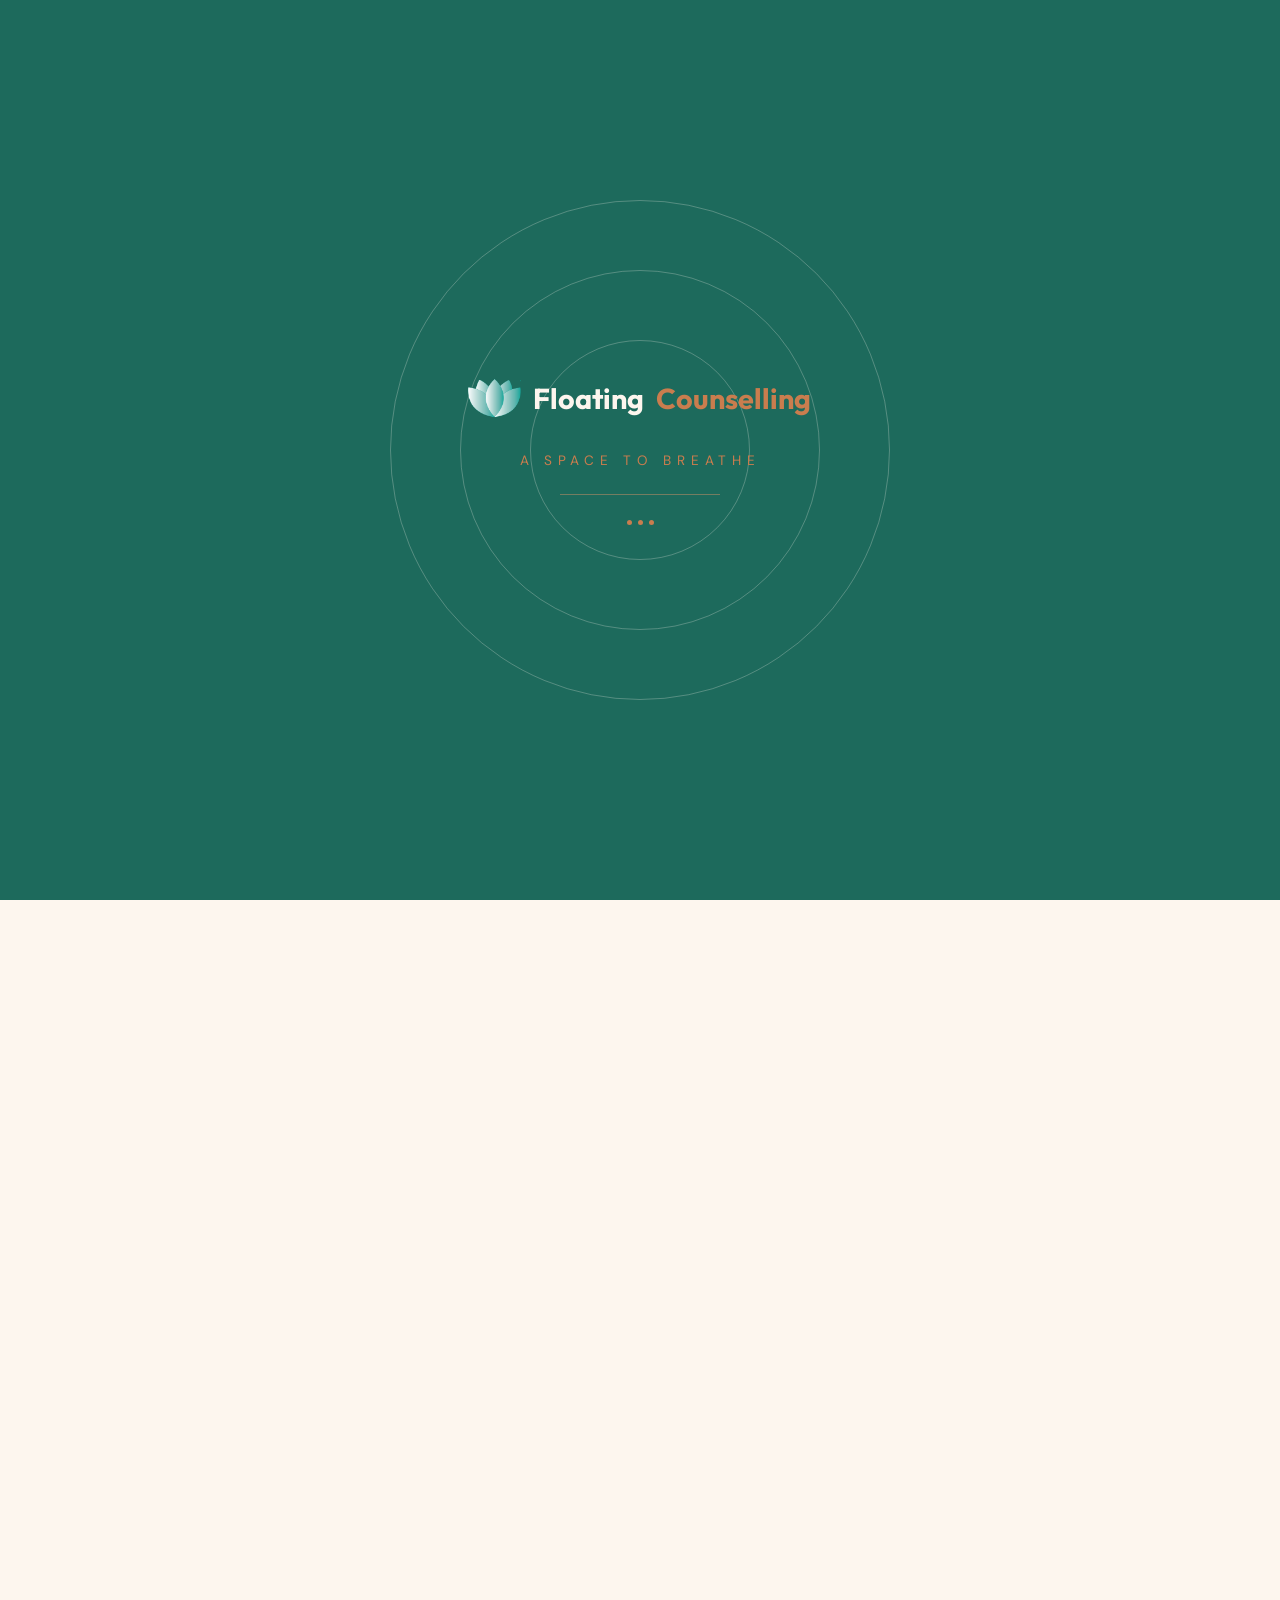
==== index.html @ c06121b3 "Intial push" ====
<!DOCTYPE html>
<html lang="en">
<head>
  <meta charset="UTF-8">
  <meta name="viewport" content="width=device-width, initial-scale=1.0">
  <title>Floating Counselling | A space to breathe</title>
  <meta name="description" content="Affordable Counselling in Croydon and London. One-to-one, group, couple and family therapy. Empowering individuals and families through holistic support.">
  
  <!-- Fonts -->
  <link rel="preconnect" href="https://fonts.googleapis.com">
  <link rel="preconnect" href="https://fonts.gstatic.com" crossorigin>
  <link href="https://fonts.googleapis.com/css2?family=DM+Sans:opsz,wght@9..40,300;9..40,400;9..40,500;9..40,600&family=Outfit:wght@300;400;500;600;700&display=swap" rel="stylesheet">
  
  <!-- Custom CSS -->
  <link rel="stylesheet" href="css/style.css">
  
  <style>
    /* Custom Loader Styles Provided by User */
    #fc-loader {
      position: fixed;
      inset: 0;
      background: var(--forest-teal); /* Adjusted to theme */
      display: flex;
      flex-direction: column;
      align-items: center;
      justify-content: center;
      z-index: 9999;
      transition: opacity 0.9s ease, visibility 0.9s ease;
    }
    #fc-loader.fc-hidden {
      opacity: 0;
      visibility: hidden;
      pointer-events: none;
    }

    /* Ripple rings */
    .fc-ripple {
      position: absolute;
      border-radius: 50%;
      border: 1px solid rgba(253, 246, 238, 0.25); /* Adjusted to Linen for contrast */
      animation: fc-rippleOut 3.5s ease-out infinite;
    }
    .fc-ripple:nth-child(1) { width: 220px; height: 220px; animation-delay: 0s; }
    .fc-ripple:nth-child(2) { width: 360px; height: 360px; animation-delay: 1.1s; }
    .fc-ripple:nth-child(3) { width: 500px; height: 500px; animation-delay: 2.2s; }
    @keyframes fc-rippleOut {
      0%   { opacity: 0.6; transform: scale(0.7); }
      100% { opacity: 0;   transform: scale(1); }
    }

    /* Logo Text for Loader */
    .fc-logo-text {
     display: flex;
      align-items: center;
      justify-content: center;
      gap: 12px;             /* Creates perfect spacing between logo and text */
      flex-wrap: nowrap;     /* Forces the logo and text to stay on one line */
      white-space: nowrap;   /* Prevents the text from breaking into two lines */
      font-family: var(--font-heading);
      font-size: 1.8rem;
      font-weight: 700;
      color: var(--linen);
      opacity: 0;
      animation: fc-fadeIn 1s ease 0.3s forwards;
      z-index: 2;
      margin-bottom: 1.8rem;
    }
    .fc-logo-text span {
      color: var(--warm-amber);
    }

    .fc-logo-img {
      height: 40px;
      flex-shrink: 0;       /* Prevents the logo from squishing on very small screens */
    }

    /* Tagline */
    .fc-tagline {
      font-family: 'DM Sans', sans-serif;
      font-size: 0.85rem;
      font-weight: 400;
      letter-spacing: 0.42em;
      text-transform: uppercase;
      color: var(--warm-amber); /* Adjusted to theme */
      z-index: 2;
      opacity: 0;
      animation: fc-riseUp 0.9s ease 1s forwards;
    }

    /* Divider */
    .fc-divider {
      width: 0;
      height: 1px;
      background: rgba(223, 150, 103, 0.45); /* Warm Amber Light */
      margin-top: 1.4rem;
      z-index: 2;
      animation: fc-expand 0.9s ease 1.3s forwards;
    }

    /* Loading dots */
    .fc-dots {
      display: flex;
      gap: 6px;
      margin-top: 1.6rem;
      z-index: 2;
      opacity: 0;
      animation: fc-fadeIn 0.5s ease 1.8s forwards;
    }
    .fc-dot {
      width: 5px;
      height: 5px;
      border-radius: 50%;
      background: var(--warm-amber);
      animation: fc-pulse 1.2s ease-in-out infinite;
    }
    .fc-dot:nth-child(2) { animation-delay: 0.2s; }
    .fc-dot:nth-child(3) { animation-delay: 0.4s; }

    @keyframes fc-fadeIn  { to { opacity: 1; } }
    @keyframes fc-riseUp  { from { opacity: 0; transform: translateY(12px); } to { opacity: 1; transform: translateY(0); } }
    @keyframes fc-expand  { to { width: 160px; } }
    @keyframes fc-pulse   { 0%, 100% { opacity: 0.3; transform: scale(0.8); } 50% { opacity: 1; transform: scale(1.2); } }

    /* Site content */
    #fc-site { opacity: 0; transition: opacity 0.9s ease; min-height: 100vh; }
    #fc-site.fc-visible { opacity: 1; }
  </style>
</head>
<body>

  <!-- Custom Loader (Provided Code Adapted to Theme) -->
  <div id="fc-loader" role="status" aria-label="Loading Floating Counselling">
    <div class="fc-ripple"></div>
    <div class="fc-ripple"></div>
    <div class="fc-ripple"></div>

    <div class="fc-logo-text"><img src="images/logo.png" alt="Floating Counselling Logo" class="fc-logo-img">Floating<span>Counselling</span></div>

    <div class="fc-tagline">A space to breathe</div>
    <div class="fc-divider"></div>

    <div class="fc-dots" aria-hidden="true">
      <div class="fc-dot"></div>
      <div class="fc-dot"></div>
      <div class="fc-dot"></div>
    </div>
  </div>

  <!-- Main Website Content -->
  <div id="fc-site">
    
    <header id="header">
      <div class="container">
        <nav class="navbar">
          <a href="index.html" class="logo-text">
            <img src="images/logo.png" alt="Floating Counselling Logo" class="site-logo">
            <div class="logo-brand">Floating<span>Counselling</span></div>
          </a>
          <button class="hamburger" id="hamburger" aria-label="Toggle navigation">
            <span></span><span></span><span></span>
          </button>
          <div class="nav-links" id="navLinks">
            <a href="index.html" class="active">Home</a>
            <a href="about.html">About Us</a>
            <a href="services.html">Counselling</a>
            <a href="community.html">Community hub</a>
            <a href="holiday-school.html">Holiday School</a>
            <a href="events.html">Events</a>
            <a href="#contact">Contact</a>
            <div class="nav-actions">
              <a href="login.html" style="font-family: var(--font-heading); font-weight: 600; color: var(--forest-teal);">Log In</a>
              <a href="https://www.paypal.com/cgi-bin/webscr?cmd=_donations&business=info@floatingcounselling.co.uk&currency_code=GBP" target="_blank" class="btn btn-primary" style="box-shadow: none;">Donate</a>
            </div>
          </div>
        </nav>
      </div>
    </header>

    <main>
      <!-- Hero Section -->
      <section class="hero bg-linen">
        <div class="blob blob-1"></div>
        <div class="blob blob-2"></div>
        <div class="container">
          <div class="hero-content">
            <div class="hero-text fade-in">
              <h1>Empowering Community</h1>
              <p>Floating Counselling Community is a UK-based grassroots organisation dedicated to empowering individuals, families, and marginalised groups through holistic support, therapeutic care, and community-driven programmes.</p>
              <p>Inspired by Maslow's hierarchy of needs, we believe in meeting people where they are, emotionally, practically, and socially, to create lasting change and personal growth that is a Wraparound Care. We are proud to be led by a diverse team of African women, whose lived experience and professional expertise shape every part of our work.</p>
              <div class="hero-buttons">
                <a href="events.html" class="btn btn-primary">Explore More</a>
                <a href="community.html" class="btn btn-secondary">Get Support</a>
              </div>
            </div>
            <div class="hero-image-wrapper fade-in">
              <img src="https://images.unsplash.com/photo-1739300293388-ddbe4b4cb1f0?w=600&auto=format&fit=crop&q=60&ixlib=rb-4.1.0&ixid=M3wxMjA3fDB8MHxzZWFyY2h8Mnx8dHdvJTIwYmxhY2slMjB3b21hbiUyMGhhdmluZyUyMGNvbnZlcnNhdGlvbnxlbnwwfHwwfHx8MA%3D%3D" alt=" supportive and positive ">
            </div>
          </div>
        </div>
      </section>

      <!-- Services Preview -->
      <section class="bg-mist" id="services">
        <div class="container fade-in">
          <div class="text-center">
            <h2 class="section-title center">Wraparound Care</h2>
            <p style="max-width: 600px; margin: 0 auto; color: var(--text-muted); font-size: 1.1rem;">Inspired by Maslow’s hierarchy of needs, we provide emotional, practical, and social care to create lasting change.</p>
          </div>
          
          <div class="services-grid">
            <div class="service-card plum">
              <div class="service-icon" style="color: var(--plum); background: rgba(123, 63, 140, 0.1);">♡</div>
              <h3>Counselling & Mentoring</h3>
              <p>Over 15,000 sessions delivered by qualified psychotherapists. Free to low-cost counselling for individuals, couples and families.</p>
              <a href="services.html" class="btn btn-secondary" style="background: var(--plum); box-shadow: none;">Explore Therapy</a>
            </div>
            
            <div class="service-card teal">
              <div class="service-icon">🤝</div>
              <h3>Community Hub</h3>
              <p>A safe space supporting residents with housing, mental health, utility bills, and art therapy. Partnered with the NHS.</p>
              <a href="community.html" class="btn btn-secondary" style="box-shadow: none;">Visit The Hub</a>
            </div>
            
            <div class="service-card amber">
              <div class="service-icon" style="color: var(--warm-amber); background: rgba(201, 125, 78, 0.1);">🌱</div>
              <h3>Family & Food Support</h3>
              <p>Weekly food distribution and 1:1 mentoring programmes for parents and children. Providing a hot meal and a smile.</p>
              <a href="community.html" class="btn btn-primary" style="box-shadow: none;">Learn More</a>
            </div>
          </div>
        </div>
      </section>

      <!-- Impact Metrics -->
      <section class="impact-section">
        <div class="container fade-in">
          <h2>Our Impact</h2>
          <div class="stats-grid" style="grid-template-columns: repeat(auto-fit, minmax(200px, 1fr)); gap: 2rem;">
            <div class="stat-item">
              <h4>15k+</h4>
              <p>Sessions Delivered</p>
            </div>
            <div class="stat-item">
              <h4>45</h4>
              <p>Years Clinical Experience</p>
            </div>
            <div class="stat-item">
              <h4>50k+</h4>
              <p>Clinical Hours</p>
            </div>
            <div class="stat-item">
              <h4>1,440</h4>
              <p>Summer 2023 Slots</p>
            </div>
          </div>
        </div>
      </section>

      <!-- Impact Parenting / Therapy Section -->
      <section class="bg-linen" id="parenting">
        <div class="container fade-in">
          <div class="grid-2-col">
            <div>
              <h2 class="section-title">Therapy With Realistic Tools</h2>
              <p style="font-size: 1.1rem; color: var(--text-muted); margin-bottom: 1.5rem;">We have combined 45 years as clinical Psychotherapists with 50,000+ clinical hours to help individuals, children, and parents to live better and be better with realistic tools and strategies that have a proven scientific record.</p>
              <p style="font-size: 1.1rem; color: var(--text-muted); margin-bottom: 2rem;">Finding it hard to understand or manage your child's behaviour? <strong>We Can Help.</strong> Even if therapy hasn't worked before, it will with us, provided you are willing to commit to the tasks given by your fully qualified Psychotherapist.</p>
              <div style="background: white; border-left: 4px solid var(--plum); padding: 1.5rem; border-radius: 0 10px 10px 0;">
                <h4 style="color: var(--plum); margin-bottom: 0.5rem;">Not For You If...</h4>
                <ul class="content-list" style="margin-bottom: 0;">
                  <li>You are not ready to heal past traumas or see power in healing.</li>
                  <li>You do not think your mental and physical health is worth investing in.</li>
                </ul>
              </div>
            </div>
            <div style="position: relative;">
              <img src="https://images.unsplash.com/photo-1594608661623-aa0bd3a69d98?ixlib=rb-4.0.3&auto=format&fit=crop&w=800&q=80" alt="Therapy session" style="width: 100%; border-radius: 20px; box-shadow: 0 20px 40px rgba(0,0,0,0.1);">
            </div>
          </div>
        </div>
      </section>

      <!-- Testimonials -->
      <section class="bg-mist" id="testimonials">
        <div class="container fade-in">
          <h2 class="section-title center" style="display: block; text-align: center;">Community Voices</h2>
          
          <div class="testimonial-grid">
            <div class="testimonial-card">
              <p class="testimonial-text">I have learned so much from Impact Parenting and Celestina... I have teenage children... so I really needed this; it was full of knowledge to parent more consciously.</p>
              <div class="testimonial-author">
                <div class="testimonial-author-avatar">S</div>
                <div class="testimonial-author-info">
                  <h5>Sarah Turino</h5>
                  <p>USA, CEO The Whole Woman Wellness</p>
                </div>
              </div>
            </div>
            <div class="testimonial-card">
              <p class="testimonial-text">My son had terrible 2's... I have now been given realistic tools on how I can help him be more resilient... to look at my past traumas and find healthy ways to move forward.</p>
              <div class="testimonial-author">
                <div class="testimonial-author-avatar">D</div>
                <div class="testimonial-author-info">
                  <h5>Danya Denny</h5>
                  <p>UK, Social Worker</p>
                </div>
              </div>
            </div>
            <div class="testimonial-card">
              <p class="testimonial-text">As a mother of 6 from newborn to 18 years old... I was able to adapt strategies to my real life straight away. Every parent needs this.</p>
              <div class="testimonial-author">
                <div class="testimonial-author-avatar">N</div>
                <div class="testimonial-author-info">
                  <h5>Niina Kabesa</h5>
                  <p>Congo, Author & Founder</p>
                </div>
              </div>
            </div>
          </div>
        </div>
      </section>

      <!-- Sponsors -->
      <section style="padding: 4rem 0; background: white;">
        <div class="container fade-in">
          <p style="text-align: center; color: var(--text-muted); font-size: 0.9rem; text-transform: uppercase; letter-spacing: 2px;">Supported By</p>
          <div class="sponsor-grid">
            <span class="sponsor-logo">Department for Education</span>
            <span class="sponsor-logo">King's Foundation</span>
            <span class="sponsor-logo">NHS</span>
            <span class="sponsor-logo">National Lottery</span>
            <span class="sponsor-logo">Croydon Council</span>
            <span class="sponsor-logo">AgeUK</span>
            <span class="sponsor-logo">BACP</span>
          </div>
        </div>
      </section>

    </main>

    <!-- Footer -->
    <footer>
      <div class="container">
        <div class="footer-grid">
          <div>
            <a href="index.html" class="footer-logo">
            <img src="images/logo.png" alt="Floating Counselling Logo" class="footer-logo-img">
            <div class="logo-brand">Floating<span>Counselling</span></div>
          </a>
            <p class="footer-desc">Empowering individuals, families, and marginalised groups through holistic support and therapeutic care. Here for you, whether you need counselling or just a hot meal.</p>
          </div>
          <div class="footer-links">
            <h5>Quick Links</h5>
            <ul>
              <li><a href="about.html">About Us</a></li>
              <li><a href="services.html">Counselling & Mentoring</a></li>
              <li><a href="community.html">Community Hub</a></li>
              <li><a href="holiday-school.html">Holiday School</a></li>
              <li><a href="events.html">Events</a></li>
            </ul>
          </div>
          <div class="footer-links" id="contact">
            <h5>Contact Us</h5>
            <ul>
              <li><a href="mailto:info@floatingcounselling.co.uk">info@floatingcounselling.co.uk</a></li>
              <li>WhatsApp: +44 (0)7305 882959</li>
              <li style="color: rgba(255,255,255,0.7); margin-top: 1rem;">Croydon and London, UK</li>
            </ul>
          </div>
        </div>
        <div class="footer-bottom">
          <p>&copy; 2024 FLOATING COUNSELLING ™. All rights reserved.</p>
        </div>
      </div>
    </footer>

  </div>

  <script>
    // Handle Custom Loader
    window.addEventListener('load', function () {
      setTimeout(function() {
        document.getElementById('fc-loader').classList.add('fc-hidden');
        document.getElementById('fc-site').classList.add('fc-visible');
      }, 3000); // 3 second animation as requested
    });

    // Handle Header Scroll
    window.addEventListener('scroll', function() {
      const header = document.getElementById('header');
      if (window.scrollY > 50) {
        header.classList.add('scrolled');
      } else {
        header.classList.remove('scrolled');
      }

      // Handle scroll animations
      const fadeElements = document.querySelectorAll('.fade-in');
      fadeElements.forEach(element => {
        const rect = element.getBoundingClientRect();
        const windowHeight = window.innerHeight;
        if (rect.top <= windowHeight * 0.8) {
          element.classList.add('visible');
        }
      });
    });

    // Trigger initial scroll check for above-the-fold elements
    window.dispatchEvent(new Event('scroll'));

    const hamburger = document.getElementById('hamburger');
    const navLinks = document.getElementById('navLinks');
    if(hamburger) {
      hamburger.addEventListener('click', () => {
        navLinks.classList.toggle('active');
        hamburger.classList.toggle('active');
      });
    }
  </script>
</body>
</html>
---- css/style.css ----
:root {
  /* Color Palette */
  --forest-teal: #1D6A5C;
  --forest-teal-dark: #145246;
  --warm-amber: #C97D4E;
  --warm-amber-light: #DF9667;
  --mist: #E8F5F1;
  --linen: #FDF6EE;
  --plum: #7B3F8C;
  
  --text-dark: #223333;
  --text-light: #FFFFFF;
  --text-muted: #5b6b6b;

  --font-heading: 'Outfit', sans-serif;
  --font-body: 'DM Sans', sans-serif;
}

*, *::before, *::after {
  margin: 0;
  padding: 0;
  box-sizing: border-box;
}

html {
  scroll-behavior: smooth;
}

body {
  font-family: var(--font-body);
  color: var(--text-dark);
  background-color: var(--linen);
  line-height: 1.6;
}

h1, h2, h3, h4, h5, h6 {
  font-family: var(--font-heading);
  color: var(--forest-teal);
  font-weight: 600;
}

a {
  text-decoration: none;
  font-family: var(--font-heading);
  color: var(--forest-teal);
  transition: all 0.3s ease;
}

ul {
  list-style: none;
}

.container {
  max-width: 1200px;
  margin: 0 auto;
  padding: 0 2rem;
}

/* Typography */
.text-center { text-align: center; }
.text-amber { color: var(--warm-amber); }
.text-plum { color: var(--plum); }
.section-title {
  font-size: 2.5rem;
  margin-bottom: 3rem;
  position: relative;
  display: inline-block;
}

.grid-2-col {
  display: grid;
  grid-template-columns: 1fr 1fr;
  gap: 4rem;
  align-items: center;
}
.section-title::after {
  content: '';
  position: absolute;
  bottom: -10px;
  left: 0;
  width: 50%;
  height: 4px;
  background-color: var(--warm-amber);
  border-radius: 2px;
}
.section-title.center::after {
  left: 50%;
  transform: translateX(-50%);
}

/* Buttons */
.btn {
  display: inline-block;
  padding: 1rem 2rem;
  border-radius: 50px;
  font-weight: 600;
  text-transform: uppercase;
  letter-spacing: 1px;
  transition: all 0.3s ease;
  cursor: pointer;
  border: none;
}
.btn-primary {
  background-color: var(--warm-amber);
  color: var(--text-light);
  box-shadow: 0 4px 15px rgba(201, 125, 78, 0.4);
}
.btn-primary:hover {
  background-color: var(--warm-amber-light);
  transform: translateY(-2px);
  color: var(--text-light);
}
.btn-secondary {
  background-color: var(--forest-teal);
  color: var(--text-light);
  box-shadow: 0 4px 15px rgba(29, 106, 92, 0.4);
}
.btn-secondary:hover {
  background-color: var(--forest-teal-dark);
  transform: translateY(-2px);
  color: var(--text-light);
}

/* Header & Nav */
header {
  position: fixed;
  width: 100%;
  top: 0;
  z-index: 100;
  background: rgba(253, 246, 238, 0.9);
  backdrop-filter: blur(10px);
  border-bottom: 1px solid rgba(29, 106, 92, 0.1);
  transition: all 0.3s ease;
}
header.scrolled {
  background: rgba(253, 246, 238, 0.98);
  box-shadow: 0 4px 20px rgba(0,0,0,0.05);
}
.navbar {
  display: flex;
  justify-content: space-between;
  align-items: center;
  height: 90px;
}
.logo-text {
  display: flex;
  align-items: center;
  gap: 10px;
  text-decoration: none;
}
.logo-brand {
  font-family: var(--font-heading);
  font-size: 1.5rem;
  font-weight: 700;
  color: var(--forest-teal);
  display: flex;
  flex-direction: column;
  line-height: 1;
}
.logo-brand span {
  color: var(--warm-amber);
  font-size: 1.15rem;
  margin-top: 2px;
}
.site-logo {
  height: 45px;
  width: auto;
}
.nav-links {
  display: flex;
  gap: 1.2rem;
  align-items: center;
}
.nav-links a {
  color: var(--text-dark);
  font-size: 0.95rem;
  font-weight: 500;
  position: relative;
  white-space: nowrap;
}
.nav-links a::after {
  content: '';
  position: absolute;
  bottom: -5px;
  left: 0;
  width: 0;
  height: 2px;
  background-color: var(--warm-amber);
  transition: width 0.3s ease;
}
.nav-links a:hover::after, .nav-links a.active::after {
  width: 100%;
}
.nav-links a:hover, .nav-links a.active {
  color: var(--forest-teal);
}

/* Sections */
section {
  padding: 6rem 0;
}
.bg-mist { background-color: var(--mist); }
.bg-linen { background-color: var(--linen); }

/* Hero Section */
.hero {
  min-height: 100vh;
  display: flex;
  align-items: center;
  padding-top: 90px; /* Offset for header */
  position: relative;
  overflow: hidden;
}
.hero-content {
  display: grid;
  grid-template-columns: 1fr 1fr;
  gap: 4rem;
  align-items: center;
}
.hero-text h1 {
  font-size: 4rem;
  line-height: 1.1;
  margin-bottom: 1.5rem;
}
.hero-text p {
  font-size: 1.25rem;
  color: var(--text-muted);
  margin-bottom: 2.5rem;
  max-width: 90%;
}
.hero-buttons {
  display: flex;
  gap: 1rem;
}
.hero-image-wrapper {
  position: relative;
  height: 600px;
  border-radius: 20px;
  overflow: hidden;
  box-shadow: 0 20px 40px rgba(29, 106, 92, 0.15);
}
.hero-image-wrapper img {
  width: 100%;
  height: 100%;
  object-fit: fill;
  transition: transform 0.6s ease;
}
.hero-image-wrapper:hover img {
  transform: scale(1.05);
}
/* Abstract decoration */
.blob {
  position: absolute;
  border-radius: 50%;
  filter: blur(80px);
  z-index: -1;
  opacity: 0.6;
}
.blob-1 {
  top: 10%;
  right: -5%;
  width: 400px;
  height: 400px;
  background: var(--mist);
}
.blob-2 {
  bottom: -10%;
  left: -5%;
  width: 300px;
  height: 300px;
  background: rgba(201, 125, 78, 0.2);
}

/* Services Features */
.services-grid {
  display: grid;
  grid-template-columns: repeat(auto-fit, minmax(300px, 1fr));
  gap: 2rem;
  margin-top: 3rem;
}
.service-card {
  background: #FFFFFF;
  border-radius: 15px;
  padding: 3rem 2rem;
  text-align: center;
  transition: all 0.4s ease;
  border: 1px solid rgba(29, 106, 92, 0.05);
  box-shadow: 0 10px 30px rgba(0,0,0,0.03);
  position: relative;
  overflow: hidden;
}
.service-card::before {
  content: '';
  position: absolute;
  top: 0;
  left: 0;
  width: 100%;
  height: 4px;
  background: var(--plum);
  transform: scaleX(0);
  transform-origin: left;
  transition: transform 0.4s ease;
}
.service-card:hover {
  transform: translateY(-10px);
  box-shadow: 0 20px 40px rgba(0,0,0,0.08);
}
.service-card:hover::before {
  transform: scaleX(1);
}
.service-card.teal::before { background: var(--forest-teal); }
.service-card.amber::before { background: var(--warm-amber); }

.service-icon {
  width: 80px;
  height: 80px;
  border-radius: 50%;
  background: var(--mist);
  display: flex;
  align-items: center;
  justify-content: center;
  margin: 0 auto 2rem;
  font-size: 2rem;
  color: var(--forest-teal);
}
.service-card h3 {
  font-size: 1.5rem;
  margin-bottom: 1rem;
}
.service-card p {
  color: var(--text-muted);
  margin-bottom: 2rem;
}

/* Impact Section */
.impact-section {
  background: var(--forest-teal);
  color: var(--text-light);
  text-align: center;
}
.impact-section h2 {
  color: var(--text-light);
}
.stats-grid {
  display: grid;
  grid-template-columns: repeat(3, 1fr);
  gap: 3rem;
  margin-top: 4rem;
}
.stat-item h4 {
  font-size: 4rem;
  color: var(--warm-amber);
  margin-bottom: 0.5rem;
  line-height: 1;
}
.stat-item p {
  font-size: 1.2rem;
  opacity: 0.9;
}

/* Team Section */
.team-grid {
  display: grid;
  grid-template-columns: repeat(auto-fit, minmax(250px, 1fr));
  gap: 2rem;
}
.team-card {
  background: var(--mist);
  border-radius: 15px;
  overflow: hidden;
  transition: all 0.3s ease;
}
.team-card:hover {
  transform: translateY(-5px);
  box-shadow: 0 15px 30px rgba(29, 106, 92, 0.1);
}
.team-img {
  width: 100%;
  height: 300px;
  object-fit: cover;
}
.team-info {
  padding: 1.5rem;
  text-align: center;
}
.team-info h4 {
  font-size: 1.25rem;
  margin-bottom: 0.25rem;
}
.team-info p {
  color: var(--warm-amber);
  font-size: 0.9rem;
  font-weight: 600;
  margin-bottom: 1rem;
}

/* Footer */
footer {
  background: var(--forest-teal-dark);
  color: var(--text-light);
  padding: 4rem 0 2rem;
}
.footer-grid {
  display: grid;
  grid-template-columns: 2fr 1fr 1fr;
  gap: 4rem;
  margin-bottom: 3rem;
}
.footer-logo {
  text-decoration: none;
  display: flex;
  align-items: center;
  gap: 10px;
  margin-bottom: 1rem;
}
.footer-logo .logo-brand {
  color: var(--text-light);
}
.footer-logo-img {
  height: 45px;
  width: auto;
}
.footer-desc {
  color: rgba(255,255,255,0.7);
  max-width: 400px;
}
.footer-links h5 {
  color: var(--text-light);
  font-size: 1.2rem;
  margin-bottom: 1.5rem;
}
.footer-links ul li {
  margin-bottom: 0.8rem;
}
.footer-links a {
  color: rgba(255,255,255,0.7);
}
.footer-links a:hover {
  color: var(--warm-amber);
  padding-left: 5px;
}
.footer-bottom {
  text-align: center;
  padding-top: 2rem;
  border-top: 1px solid rgba(255,255,255,0.1);
  color: rgba(255,255,255,0.5);
  font-size: 0.9rem;
}

/* Pricing Tables */
.pricing-grid {
  display: grid;
  grid-template-columns: repeat(auto-fit, minmax(300px, 1fr));
  gap: 2rem;
  margin-top: 3rem;
}
.pricing-card {
  background: var(--mist);
  border-radius: 20px;
  padding: 3rem 2rem;
  text-align: center;
  transition: all 0.4s ease;
  border: 1px solid rgba(29, 106, 92, 0.05);
  display: flex;
  flex-direction: column;
}
.pricing-card:hover {
  transform: translateY(-10px);
  box-shadow: 0 20px 40px rgba(0,0,0,0.08);
}
.pricing-card.premium {
  background: var(--plum);
  color: var(--text-light);
  transform: scale(1.05);
}
.pricing-card.premium:hover {
  transform: scale(1.05) translateY(-10px);
}
.pricing-card.premium h3, .pricing-card.premium .price {
  color: var(--text-light);
}
.pricing-title {
  font-size: 1.5rem;
  margin-bottom: 0.5rem;
  color: var(--forest-teal);
}
.price {
  font-size: 3rem;
  font-family: var(--font-heading);
  color: var(--warm-amber);
  margin-bottom: 0.5rem;
  font-weight: 700;
}
.pricing-subtitle {
  color: var(--text-muted);
  margin-bottom: 2rem;
  font-size: 0.9rem;
}
.pricing-card.premium .pricing-subtitle {
  color: rgba(255,255,255,0.8);
}
.pricing-features {
  text-align: left;
  margin-bottom: 2rem;
  flex-grow: 1;
}
.pricing-features li {
  margin-bottom: 1rem;
  display: flex;
  align-items: flex-start;
  gap: 10px;
}
.pricing-features li::before {
  content: '✓';
  color: var(--warm-amber);
  font-weight: bold;
}
.pricing-card.premium .pricing-features li::before {
  color: var(--mist);
}

/* Testimonials */
.testimonial-grid {
  display: grid;
  grid-template-columns: repeat(auto-fit, minmax(300px, 1fr));
  gap: 2rem;
  margin-top: 3rem;
}
.testimonial-card {
  background: #fff;
  border-radius: 20px;
  padding: 3rem 2rem;
  box-shadow: 0 10px 30px rgba(0,0,0,0.03);
  position: relative;
}
.testimonial-card::before {
  content: '"';
  position: absolute;
  top: 20px;
  right: 30px;
  font-size: 6rem;
  color: var(--mist);
  font-family: var(--font-heading);
  line-height: 1;
  opacity: 0.5;
}
.testimonial-text {
  font-size: 1.1rem;
  font-style: italic;
  color: var(--text-muted);
  margin-bottom: 2rem;
  position: relative;
  z-index: 1;
}
.testimonial-author {
  display: flex;
  align-items: center;
  gap: 15px;
}
.testimonial-author-avatar {
  width: 50px;
  height: 50px;
  border-radius: 50%;
  background: var(--forest-teal);
  color: white;
  display: flex;
  align-items: center;
  justify-content: center;
  font-weight: bold;
  font-size: 1.2rem;
}
.testimonial-author-info h5 {
  font-size: 1.1rem;
  margin-bottom: 0.2rem;
  color: var(--text-dark);
}
.testimonial-author-info p {
  font-size: 0.85rem;
  color: var(--warm-amber);
}

/* Sponsors */
.sponsor-grid {
  display: flex;
  flex-wrap: wrap;
  justify-content: center;
  align-items: center;
  gap: 3rem;
  margin-top: 3rem;
}
.sponsor-logo {
  font-size: 1.2rem;
  font-weight: 600;
  color: var(--text-muted);
  opacity: 0.6;
  transition: all 0.3s ease;
  font-family: var(--font-heading);
}
.sponsor-logo:hover {
  opacity: 1;
  color: var(--forest-teal);
  transform: translateY(-3px);
}

/* Generic List Styles */
.content-list {
  list-style: none;
  padding-left: 0;
}
.content-list li {
  position: relative;
  padding-left: 25px;
  margin-bottom: 12px;
  font-size: 1.1rem;
  color: var(--text-muted);
}
.content-list li::before {
  content: '✦';
  position: absolute;
  left: 0;
  top: 2px;
  color: var(--warm-amber);
  font-size: 0.9rem;
}

/* Hamburger Menu */
.hamburger {
  display: none;
  background: none;
  border: none;
  cursor: pointer;
  flex-direction: column;
  gap: 6px;
  z-index: 1000;
}
.hamburger span {
  display: block;
  width: 30px;
  height: 3px;
  background-color: var(--forest-teal);
  transition: transform 0.3s ease, opacity 0.3s ease;
  border-radius: 2px;
}
.hamburger.active span:nth-child(1) { transform: translateY(9px) rotate(45deg); }
.hamburger.active span:nth-child(2) { opacity: 0; }
.hamburger.active span:nth-child(3) { transform: translateY(-9px) rotate(-45deg); }

/* Nav Actions */
.nav-actions {
  display: flex;
  align-items: center;
  gap: 1.5rem;
  margin-left: 1rem;
  border-left: 2px solid rgba(29, 106, 92, 0.1);
  padding-left: 1.5rem;
}
.nav-actions a::after {
  display: none !important;
}
.nav-actions .btn {
  padding: 0.6rem 1.5rem;
  font-size: 0.95rem;
  border-radius: 50px;
}

/* Auth Pages */
.auth-wrapper {
  min-height: 100vh;
  display: flex;
  align-items: center;
  justify-content: center;
  padding: 120px 2rem 4rem;
  background: var(--mist);
  position: relative;
  overflow: hidden;
}
.auth-blob-1 {
  position: absolute;
  width: 400px;
  height: 400px;
  background: rgba(123, 63, 140, 0.1); /* plum */
  border-radius: 50%;
  filter: blur(60px);
  top: -100px;
  left: -100px;
}
.auth-blob-2 {
  position: absolute;
  width: 350px;
  height: 350px;
  background: rgba(201, 125, 78, 0.15); /* amber */
  border-radius: 50%;
  filter: blur(50px);
  bottom: -50px;
  right: -50px;
}
.auth-card {
  background: rgba(255, 255, 255, 0.85);
  backdrop-filter: blur(15px);
  border: 1px solid rgba(255, 255, 255, 0.5);
  border-radius: 20px;
  padding: 3rem;
  width: 100%;
  max-width: 450px;
  box-shadow: 0 15px 35px rgba(0, 0, 0, 0.05);
  position: relative;
  z-index: 2;
}
.auth-header {
  text-align: center;
  margin-bottom: 2rem;
}
.auth-header h2 {
  color: var(--forest-teal);
  font-size: 2rem;
  margin-bottom: 0.5rem;
}
.auth-header p {
  color: var(--text-muted);
  font-size: 1rem;
}
.form-group {
  margin-bottom: 1.5rem;
}
.form-group label {
  display: block;
  font-family: var(--font-heading);
  font-weight: 500;
  color: var(--text-dark);
  margin-bottom: 0.5rem;
  font-size: 0.95rem;
}
.form-control {
  width: 100%;
  padding: 0.8rem 1.2rem;
  border-radius: 10px;
  border: 1px solid rgba(29, 106, 92, 0.2);
  background: white;
  font-family: var(--font-body);
  font-size: 1rem;
  transition: all 0.3s ease;
}
.form-control:focus {
  outline: none;
  border-color: var(--forest-teal);
  box-shadow: 0 0 0 3px rgba(29, 106, 92, 0.1);
}
.auth-actions {
  margin-top: 2rem;
  display: flex;
  flex-direction: column;
  gap: 1rem;
}
.auth-card .btn {
  width: 100%;
  text-align: center;
}
.auth-footer {
  text-align: center;
  margin-top: 2rem;
  font-size: 0.9rem;
  color: var(--text-muted);
}
.auth-footer a {
  color: var(--forest-teal);
  font-weight: 600;
}
.auth-footer a:hover {
  color: var(--warm-amber);
}

/* Animations */
.fade-in {
  opacity: 0;
  transform: translateY(30px);
  transition: opacity 0.8s ease, transform 0.8s ease;
}
.fade-in.visible {
  opacity: 1;
  transform: translateY(0);
}

/* Responsive */
@media (max-width: 900px) {
  .hero-content {
    grid-template-columns: 1fr;
    text-align: center;
  }
  .hero-text h1 {
    font-size: 3rem;
  }
  .hero-text p {
    max-width: 100%;
    margin: 0 auto 2rem;
  }
  .hero-buttons {
    justify-content: center;
  }
  .stats-grid {
    grid-template-columns: 1fr;
    gap: 2rem;
  }
  .footer-grid {
    grid-template-columns: 1fr;
    gap: 2rem;
  }
  .hamburger {
    display: flex;
  }
  .nav-links {
    position: absolute;
    top: 90px;
    left: 0;
    right: 0;
    background: var(--linen);
    flex-direction: column;
    padding: 2rem;
    box-shadow: 0 10px 30px rgba(0,0,0,0.1);
    transform: translateY(-150%);
    opacity: 0;
    visibility: hidden;
    transition: all 0.4s ease;
    z-index: 999;
  }
  .nav-links.active {
    transform: translateY(0);
    opacity: 1;
    visibility: visible;
  }
  .nav-actions {
    flex-direction: column;
    margin-left: 0;
    border-left: none;
    padding-left: 0;
    border-top: 1px solid rgba(29, 106, 92, 0.1);
    padding-top: 1.5rem;
    width: 100%;
  }
  .nav-actions .btn {
    width: 100%;
    margin-top: 0.5rem;
  }
  .grid-2-col {
    grid-template-columns: 1fr;
    gap: 2rem;
  }
  .sponsor-grid {
    flex-direction: column;
    gap: 2rem;
  }
}
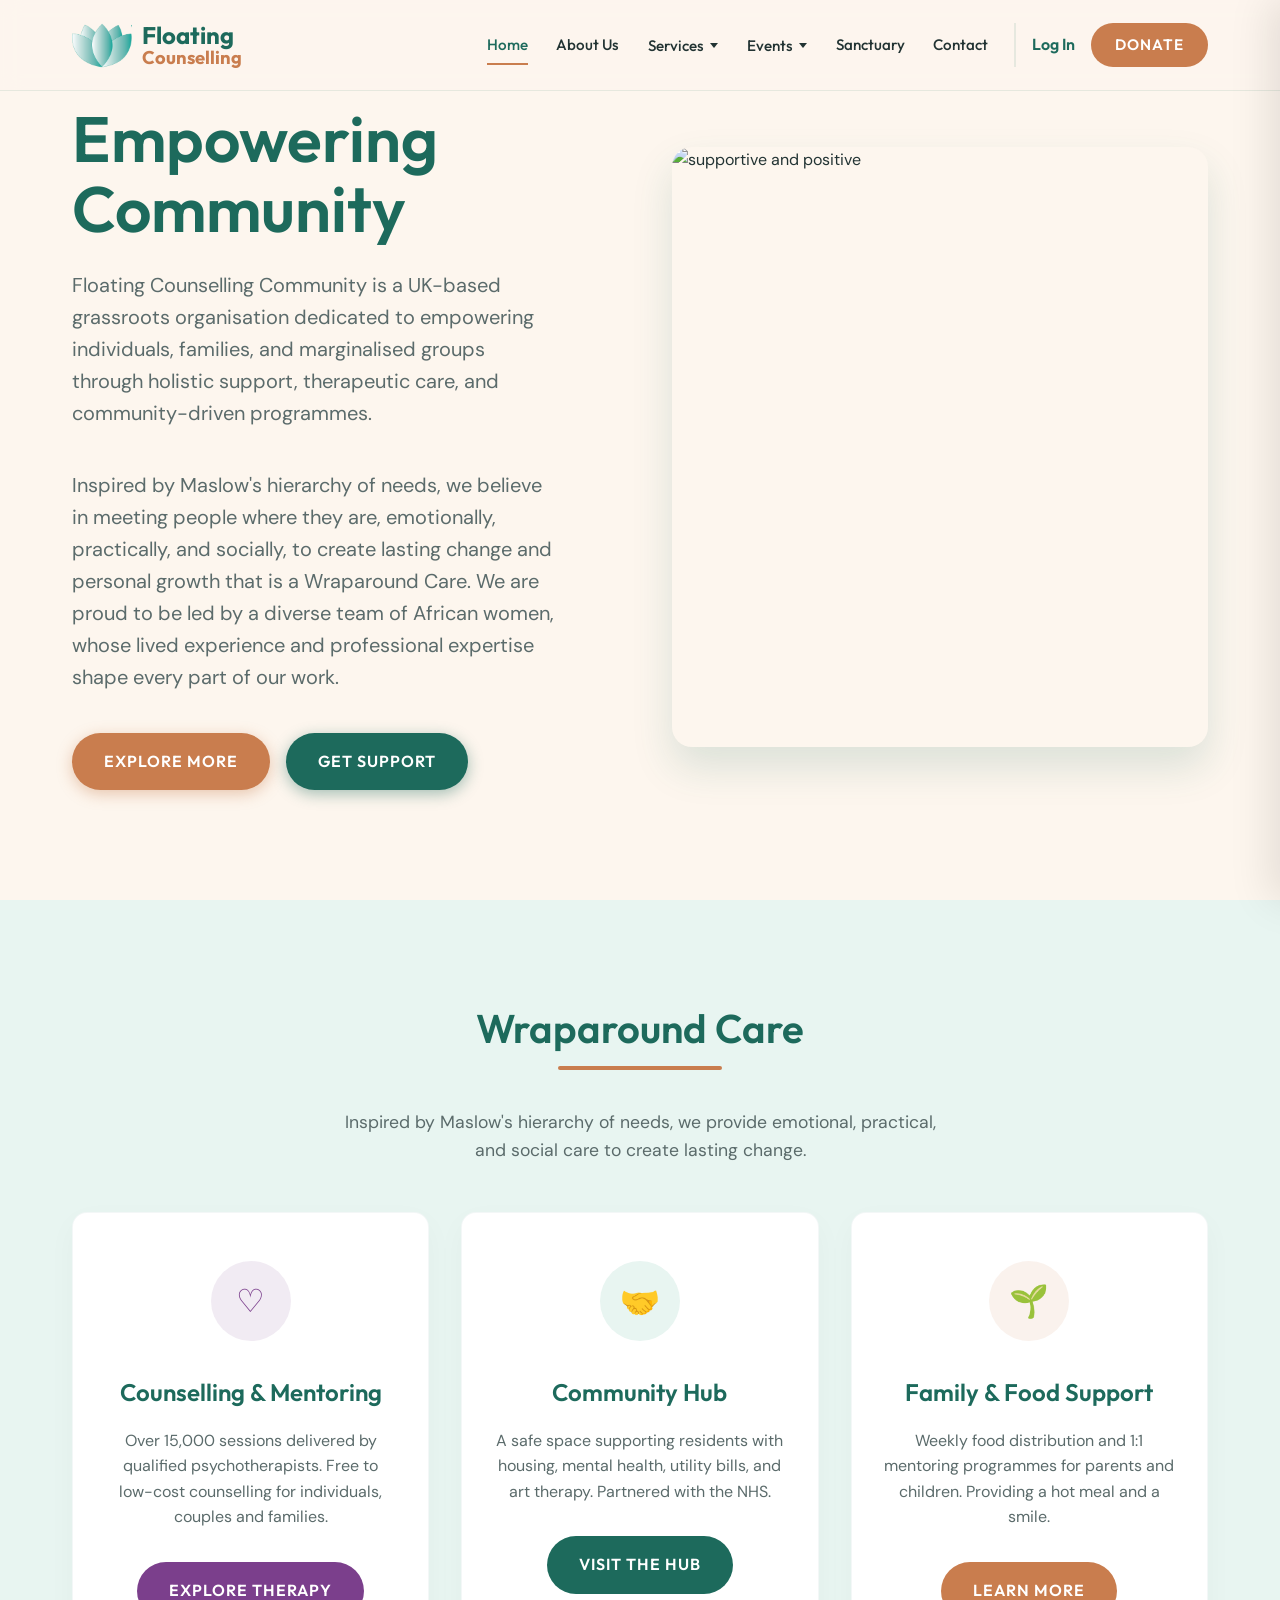
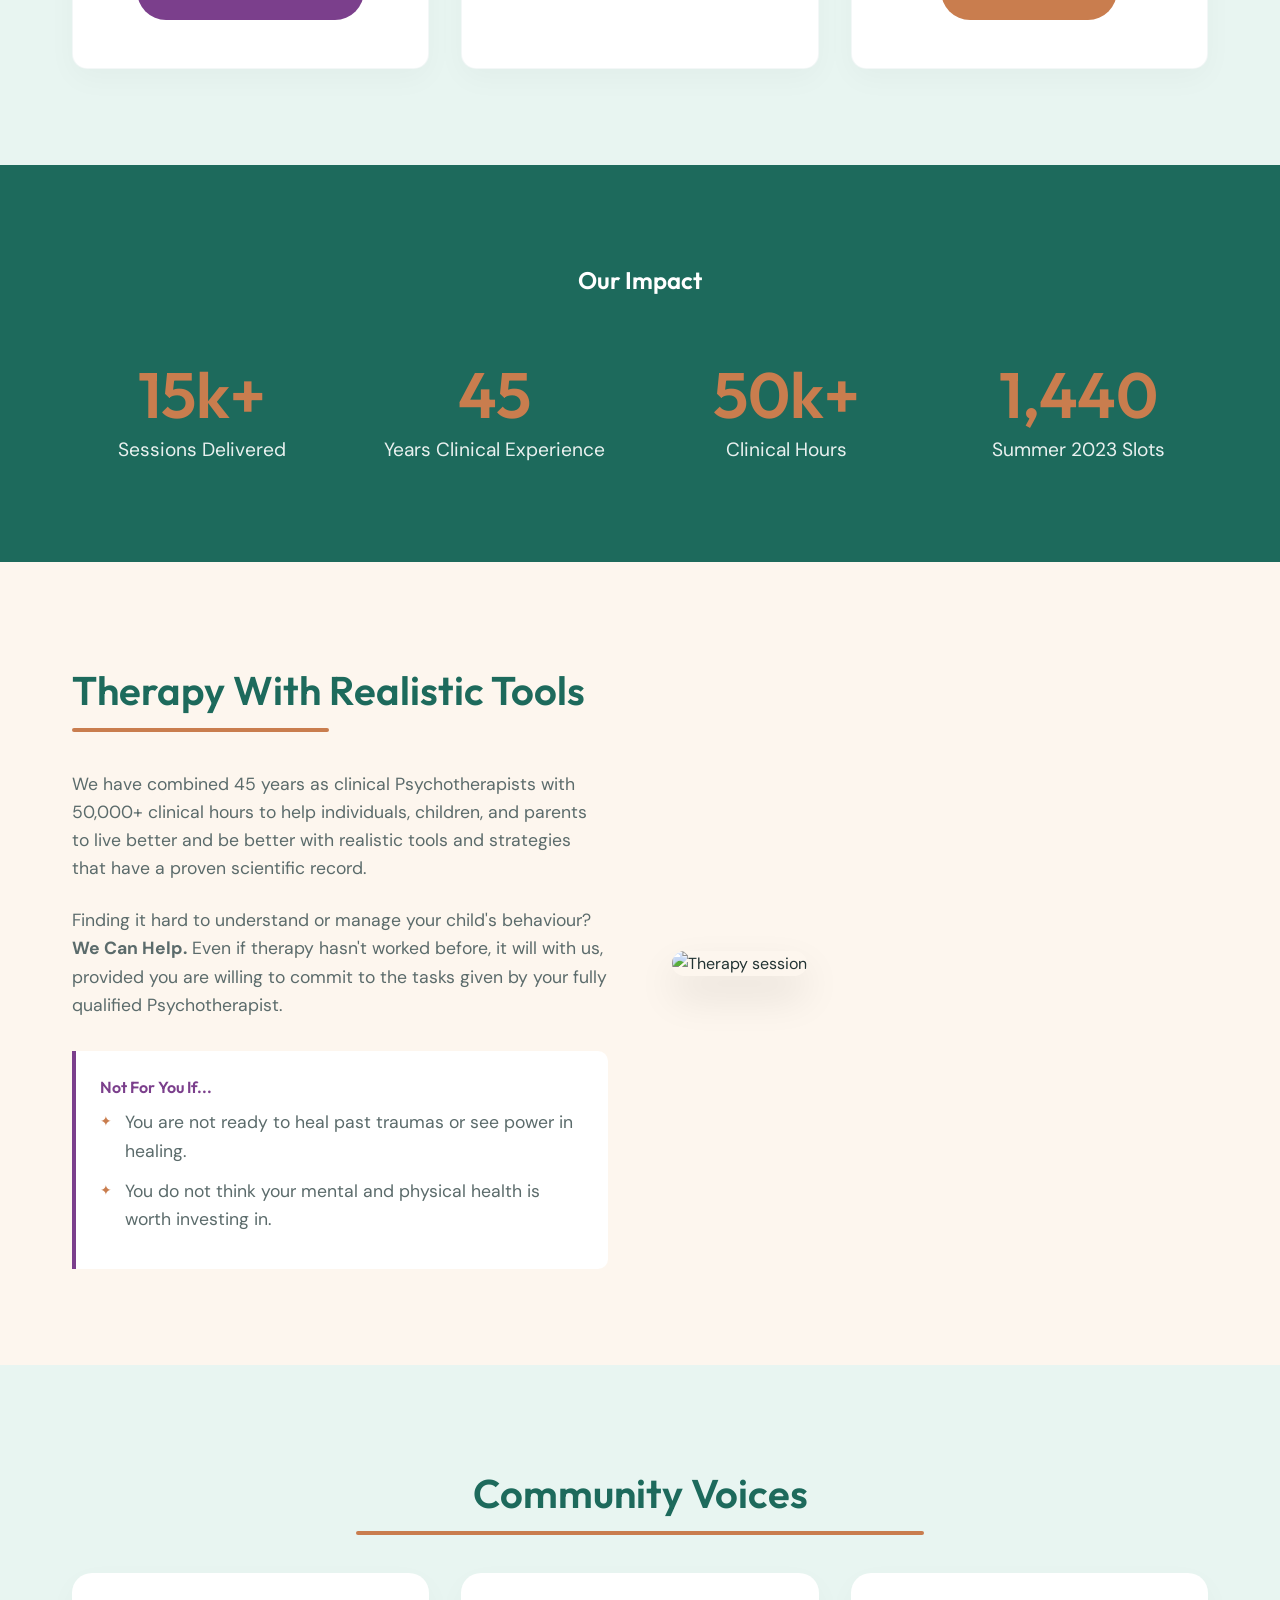
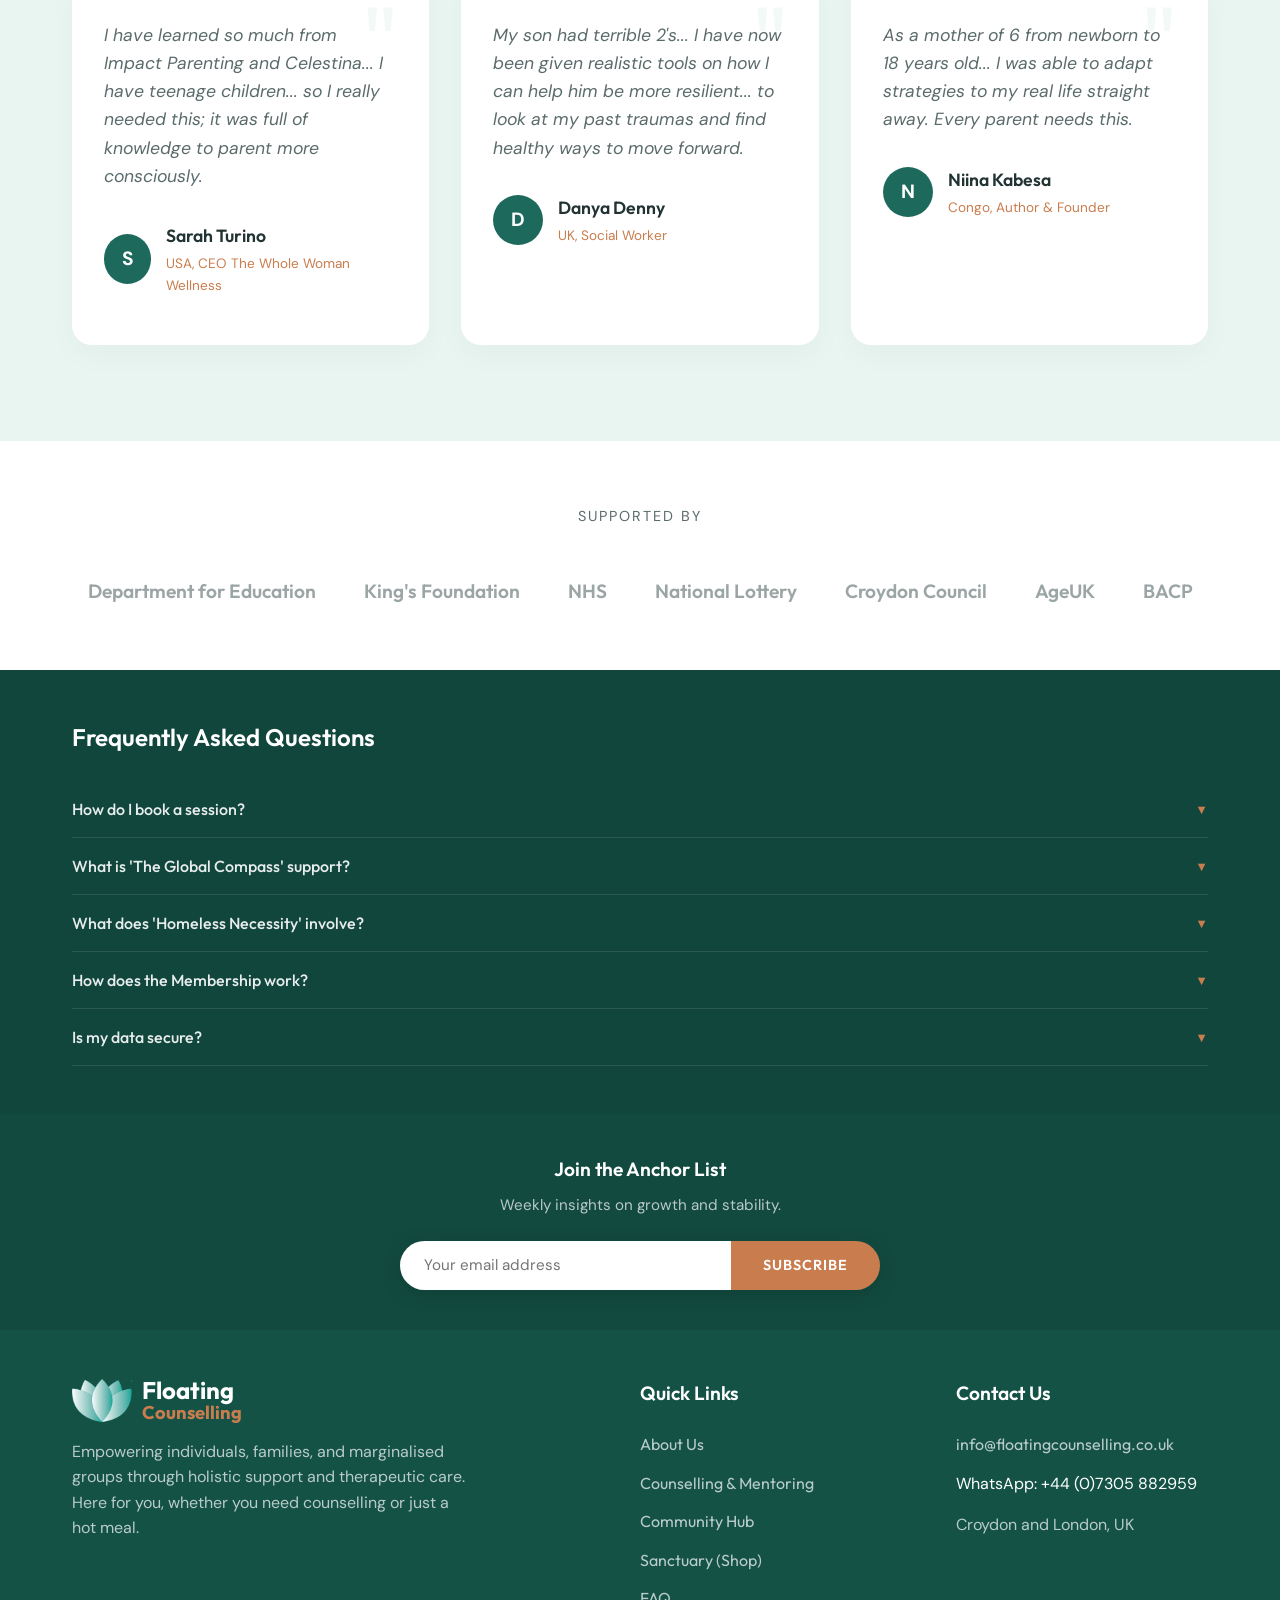
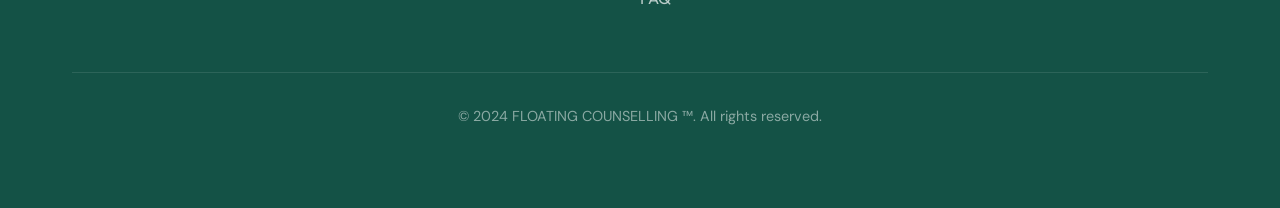
==== commit 9c8e3cd0: "Upated webpage" ====
--- a/index.html
+++ b/index.html
@@ -1,4 +1,4 @@
-<!DOCTYPE html>
+﻿<!DOCTYPE html>
 <html lang="en">
 <head>
   <meta charset="UTF-8">
@@ -162,14 +162,80 @@
           <div class="nav-links" id="navLinks">
             <a href="index.html" class="active">Home</a>
             <a href="about.html">About Us</a>
-            <a href="services.html">Counselling</a>
-            <a href="community.html">Community hub</a>
-            <a href="holiday-school.html">Holiday School</a>
-            <a href="events.html">Events</a>
-            <a href="#contact">Contact</a>
+
+            <!-- Services Dropdown -->
+            <div class="nav-dropdown-wrap">
+              <button class="nav-dropdown-trigger">Services <span class="nav-chevron"></span></button>
+              <div class="nav-dropdown-panel">
+                <a href="services.html">
+                  <span class="nav-dropdown-icon" style="background:rgba(123,63,140,0.1);color:var(--plum);">♡</span>
+                  Counselling &amp; Therapy
+                </a>
+                <a href="property.html">
+                  <span class="nav-dropdown-icon" style="background:rgba(29,106,92,0.1);color:var(--forest-teal);">🏠</span>
+                  Property Services
+                </a>
+                <a href="holiday-school.html">
+                  <span class="nav-dropdown-icon" style="background:rgba(201,125,78,0.1);color:var(--warm-amber);">🌱</span>
+                  Holiday School
+                </a>
+                <a href="community.html">
+                  <span class="nav-dropdown-icon" style="background:rgba(29,106,92,0.1);color:var(--forest-teal);">🤝</span>
+                  Community Hub
+                </a>
+              </div>
+            </div>
+
+            <!-- Events Mega-Menu -->
+            <div class="nav-dropdown-wrap">
+              <button class="nav-dropdown-trigger">Events <span class="nav-chevron"></span></button>
+              <div class="nav-dropdown-panel mega-menu-panel">
+                <div class="mega-menu-grid">
+                  <div class="mega-menu-links">
+                    <div class="mega-menu-label">Upcoming</div>
+                    <a href="events.html#masterclass">
+                      <span class="nav-dropdown-icon" style="background:rgba(231,76,60,0.1);color:#e74c3c;">🎓</span>
+                      <span>The Architecture of Attachment <span class="live-dot"></span></span>
+                    </a>
+                    <div class="mega-menu-label" style="margin-top:0.5rem;">Initiatives</div>
+                    <a href="events.html#homeless">
+                      <span class="nav-dropdown-icon" style="background:rgba(201,125,78,0.1);color:var(--warm-amber);">🏡</span>
+                      Homeless Necessity
+                    </a>
+                    <a href="events.html#compass">
+                      <span class="nav-dropdown-icon" style="background:rgba(29,106,92,0.1);color:var(--forest-teal);">🌍</span>
+                      The Global Compass
+                    </a>
+                    <a href="events.html">
+                      <span class="nav-dropdown-icon" style="background:rgba(123,63,140,0.1);color:var(--plum);">📜</span>
+                      The Legacy Archive
+                    </a>
+                  </div>
+                  <div>
+                    <div class="mega-menu-label">Gallery</div>
+                    <div class="mega-gallery stagger-container">
+                      <div class="mega-gallery-item stagger-item hover-depth" data-lightbox="https://images.unsplash.com/photo-1529156069898-49953e39b3ac?w=800&auto=format&fit=crop&q=80">
+                        <img src="https://images.unsplash.com/photo-1529156069898-49953e39b3ac?w=400&auto=format&fit=crop&q=80" alt="Community gathering" class="animate-float">
+                      </div>
+                      <div class="mega-gallery-item stagger-item hover-depth" data-lightbox="https://images.unsplash.com/photo-1511632765486-a01980e01a18?w=800&auto=format&fit=crop&q=80">
+                        <img src="https://images.unsplash.com/photo-1511632765486-a01980e01a18?w=400&auto=format&fit=crop&q=80" alt="Family event">
+                      </div>
+                      <div class="mega-gallery-item stagger-item hover-depth" data-lightbox="https://images.unsplash.com/photo-1609234656388-0ff363383899?w=800&auto=format&fit=crop&q=80">
+                        <img src="https://images.unsplash.com/photo-1609234656388-0ff363383899?w=400&auto=format&fit=crop&q=80" alt="Workshop session">
+                      </div>
+                    </div>
+                  </div>
+                </div>
+              </div>
+            </div>
+
+            <a href="sanctuary.html" class="cart-link">Sanctuary <span class="cart-badge" id="cartBadge">0</span></a>
+            <a href="contact.html">Contact</a>
+
             <div class="nav-actions">
+              
               <a href="login.html" style="font-family: var(--font-heading); font-weight: 600; color: var(--forest-teal);">Log In</a>
-              <a href="https://www.paypal.com/cgi-bin/webscr?cmd=_donations&business=info@floatingcounselling.co.uk&currency_code=GBP" target="_blank" class="btn btn-primary" style="box-shadow: none;">Donate</a>
+              <a href="https://www.paypal.com/cgi-bin/webscr?cmd=_donations&business=info@floatingcounselling.co.uk&currency_code=GBP" target="_blank" class="btn btn-donate">Donate</a>
             </div>
           </div>
         </nav>
@@ -204,25 +270,25 @@
         <div class="container fade-in">
           <div class="text-center">
             <h2 class="section-title center">Wraparound Care</h2>
-            <p style="max-width: 600px; margin: 0 auto; color: var(--text-muted); font-size: 1.1rem;">Inspired by Maslow’s hierarchy of needs, we provide emotional, practical, and social care to create lasting change.</p>
+            <p style="max-width: 600px; margin: 0 auto; color: var(--text-muted); font-size: 1.1rem;">Inspired by Maslow's hierarchy of needs, we provide emotional, practical, and social care to create lasting change.</p>
           </div>
           
           <div class="services-grid">
-            <div class="service-card plum">
+            <div class="service-card plum hover-depth">
               <div class="service-icon" style="color: var(--plum); background: rgba(123, 63, 140, 0.1);">♡</div>
               <h3>Counselling & Mentoring</h3>
               <p>Over 15,000 sessions delivered by qualified psychotherapists. Free to low-cost counselling for individuals, couples and families.</p>
               <a href="services.html" class="btn btn-secondary" style="background: var(--plum); box-shadow: none;">Explore Therapy</a>
             </div>
             
-            <div class="service-card teal">
+            <div class="service-card teal hover-depth">
               <div class="service-icon">🤝</div>
               <h3>Community Hub</h3>
               <p>A safe space supporting residents with housing, mental health, utility bills, and art therapy. Partnered with the NHS.</p>
               <a href="community.html" class="btn btn-secondary" style="box-shadow: none;">Visit The Hub</a>
             </div>
             
-            <div class="service-card amber">
+            <div class="service-card amber hover-depth">
               <div class="service-icon" style="color: var(--warm-amber); background: rgba(201, 125, 78, 0.1);">🌱</div>
               <h3>Family & Food Support</h3>
               <p>Weekly food distribution and 1:1 mentoring programmes for parents and children. Providing a hot meal and a smile.</p>
@@ -286,7 +352,7 @@
           <h2 class="section-title center" style="display: block; text-align: center;">Community Voices</h2>
           
           <div class="testimonial-grid">
-            <div class="testimonial-card">
+            <div class="testimonial-card hover-depth">
               <p class="testimonial-text">I have learned so much from Impact Parenting and Celestina... I have teenage children... so I really needed this; it was full of knowledge to parent more consciously.</p>
               <div class="testimonial-author">
                 <div class="testimonial-author-avatar">S</div>
@@ -296,7 +362,7 @@
                 </div>
               </div>
             </div>
-            <div class="testimonial-card">
+            <div class="testimonial-card hover-depth">
               <p class="testimonial-text">My son had terrible 2's... I have now been given realistic tools on how I can help him be more resilient... to look at my past traumas and find healthy ways to move forward.</p>
               <div class="testimonial-author">
                 <div class="testimonial-author-avatar">D</div>
@@ -306,7 +372,7 @@
                 </div>
               </div>
             </div>
-            <div class="testimonial-card">
+            <div class="testimonial-card hover-depth">
               <p class="testimonial-text">As a mother of 6 from newborn to 18 years old... I was able to adapt strategies to my real life straight away. Every parent needs this.</p>
               <div class="testimonial-author">
                 <div class="testimonial-author-avatar">N</div>
@@ -340,42 +406,223 @@
 
     <!-- Footer -->
     <footer>
-      <div class="container">
-        <div class="footer-grid">
-          <div>
-            <a href="index.html" class="footer-logo">
-            <img src="images/logo.png" alt="Floating Counselling Logo" class="footer-logo-img">
-            <div class="logo-brand">Floating<span>Counselling</span></div>
-          </a>
-            <p class="footer-desc">Empowering individuals, families, and marginalised groups through holistic support and therapeutic care. Here for you, whether you need counselling or just a hot meal.</p>
-          </div>
-          <div class="footer-links">
-            <h5>Quick Links</h5>
-            <ul>
-              <li><a href="about.html">About Us</a></li>
-              <li><a href="services.html">Counselling & Mentoring</a></li>
-              <li><a href="community.html">Community Hub</a></li>
-              <li><a href="holiday-school.html">Holiday School</a></li>
-              <li><a href="events.html">Events</a></li>
-            </ul>
-          </div>
-          <div class="footer-links" id="contact">
-            <h5>Contact Us</h5>
-            <ul>
-              <li><a href="mailto:info@floatingcounselling.co.uk">info@floatingcounselling.co.uk</a></li>
-              <li>WhatsApp: +44 (0)7305 882959</li>
-              <li style="color: rgba(255,255,255,0.7); margin-top: 1rem;">Croydon and London, UK</li>
-            </ul>
-          </div>
-        </div>
-        <div class="footer-bottom">
-          <p>&copy; 2024 FLOATING COUNSELLING ™. All rights reserved.</p>
+      <!-- FAQ Accordion -->
+      <div class="footer-faq">
+        <div class="container">
+          <h3>Frequently Asked Questions</h3>
+          <div class="faq-item">
+            <button class="faq-question">How do I book a session? <span class="faq-chevron">▼</span></button>
+            <div class="faq-answer"><p style="padding: 0 0 0.5rem;">Click "Book a Session." Complete the intake form and proceed to our secure payment gateway. You will receive an email instantly.</p></div>
+          </div>
+          <div class="faq-item">
+            <button class="faq-question">What is 'The Global Compass' support? <span class="faq-chevron">▼</span></button>
+            <div class="faq-answer"><p style="padding: 0 0 0.5rem;">A specialized remote therapy service designed for international clients and those navigating the psychological stress of relocation.</p></div>
+          </div>
+          <div class="faq-item">
+            <button class="faq-question">What does 'Homeless Necessity' involve? <span class="faq-chevron">▼</span></button>
+            <div class="faq-answer"><p style="padding: 0 0 0.5rem;">Our advocacy arm. We provide therapeutic support and property signposting for those facing housing displacement via the Woodside Project.</p></div>
+          </div>
+          <div class="faq-item">
+            <button class="faq-question">How does the Membership work? <span class="faq-chevron">▼</span></button>
+            <div class="faq-answer"><p style="padding: 0 0 0.5rem;"><strong>The Anchor (Monthly)</strong> includes Legacy Archive access. <strong>The Sail (Annual)</strong> includes 15% off products and priority masterclass booking.</p></div>
+          </div>
+          <div class="faq-item">
+            <button class="faq-question">Is my data secure? <span class="faq-chevron">▼</span></button>
+            <div class="faq-answer"><p style="padding: 0 0 0.5rem;">Yes. We use end-to-end encrypted portals and industry-standard SSL for all financial transactions.</p></div>
+          </div>
+        </div>
+      </div>
+
+      <!-- Newsletter Bar -->
+      <div class="newsletter-bar">
+        <div class="container">
+          <h4>Join the Anchor List</h4>
+          <p>Weekly insights on growth and stability.</p>
+          <form class="newsletter-form" onsubmit="return false;">
+            <input type="email" placeholder="Your email address" required>
+            <button type="submit">Subscribe</button>
+          </form>
+          <p class="newsletter-msg"></p>
+        </div>
+      </div>
+
+      <!-- Footer Grid -->
+      <div class="footer-main">
+        <div class="container">
+          <div class="footer-grid">
+            <div>
+              <a href="index.html" class="footer-logo">
+                <img src="images/logo.png" alt="Floating Counselling Logo" class="footer-logo-img">
+                <div class="logo-brand">Floating<span>Counselling</span></div>
+              </a>
+              <p class="footer-desc">Empowering individuals, families, and marginalised groups through holistic support and therapeutic care. Here for you, whether you need counselling or just a hot meal.</p>
+            </div>
+            <div class="footer-links">
+              <h5>Quick Links</h5>
+              <ul>
+                <li><a href="about.html">About Us</a></li>
+                <li><a href="services.html">Counselling &amp; Mentoring</a></li>
+                <li><a href="community.html">Community Hub</a></li>
+                <li><a href="sanctuary.html">Sanctuary (Shop)</a></li>
+                <li><a href="FAQ.html">FAQ</a></li>
+              </ul>
+            </div>
+            <div class="footer-links" id="contact">
+              <h5>Contact Us</h5>
+              <ul>
+                <li><a href="mailto:info@floatingcounselling.co.uk">info@floatingcounselling.co.uk</a></li>
+                <li>WhatsApp: +44 (0)7305 882959</li>
+                <li style="color: rgba(255,255,255,0.7); margin-top: 1rem;">Croydon and London, UK</li>
+              </ul>
+            </div>
+          </div>
+          <div class="footer-bottom">
+            <p>&copy; 2024 FLOATING COUNSELLING ™. All rights reserved.</p>
+          </div>
         </div>
       </div>
     </footer>
 
   </div>
 
+  <!-- Lightbox -->
+  <div class="lightbox-overlay" id="lightbox">
+    <button class="lightbox-close" data-close-lightbox>✕</button>
+    <button class="lightbox-nav lightbox-prev" onclick="fcLightboxPrev()">‹</button>
+    <img id="lightboxImg" src="" alt="Gallery image">
+    <button class="lightbox-nav lightbox-next" onclick="fcLightboxNext()">›</button>
+    <div class="lightbox-counter" id="lightboxCounter"></div>
+  </div>
+
+  <!-- Book a Session Modal -->
+  <div class="book-overlay" id="bookModal">
+    <div class="book-modal">
+      <div class="checkout-header">
+        <h2>Book a Session</h2>
+        <button class="checkout-close" data-close-book>✕</button>
+      </div>
+      <div class="step-progress">
+        <div class="step-dot active" id="bookDot1"><div class="step-dot-circle">1</div><div class="step-dot-label">Service</div></div>
+        <div class="step-dot" id="bookDot2"><div class="step-dot-circle">2</div><div class="step-dot-label">Schedule</div></div>
+        <div class="step-dot" id="bookDot3"><div class="step-dot-circle">3</div><div class="step-dot-label">Payment</div></div>
+      </div>
+      <div id="bookStep1" class="checkout-step" style="display:block;">
+        <h3>Select Your Service</h3>
+        <div class="form-group">
+          <label for="bookService">Service Type</label>
+          <select id="bookService" class="form-control">
+            <option value="">Choose a service...</option>
+            <option value="individual">Individual Therapy (1:1)</option>
+            <option value="couple">Couple Therapy</option>
+            <option value="family">Family Therapy</option>
+            <option value="group">Group Sessions</option>
+            <option value="mentoring">Mentoring</option>
+          </select>
+        </div>
+        <div class="form-group">
+          <label for="bookName">Full Name</label>
+          <input type="text" id="bookName" class="form-control" placeholder="Enter your name">
+        </div>
+        <div class="form-group">
+          <label for="bookEmail">Email Address</label>
+          <input type="email" id="bookEmail" class="form-control" placeholder="Enter your email">
+        </div>
+        <div class="checkout-actions">
+          <button class="btn btn-primary" onclick="fcNextBookStep()" style="width:100%;">Continue</button>
+        </div>
+      </div>
+      <div id="bookStep2" class="checkout-step">
+        <h3>Choose Date &amp; Time</h3>
+        <div class="form-group">
+          <label for="bookDate">Preferred Date</label>
+          <input type="date" id="bookDate" class="form-control">
+        </div>
+        <div class="form-group">
+          <label for="bookTime">Preferred Time</label>
+          <select id="bookTime" class="form-control">
+            <option value="09:00">09:00 AM</option>
+            <option value="10:00">10:00 AM</option>
+            <option value="11:00">11:00 AM</option>
+            <option value="14:00">02:00 PM</option>
+            <option value="15:00">03:00 PM</option>
+            <option value="16:00">04:00 PM</option>
+          </select>
+        </div>
+        <div class="checkout-actions">
+          <button class="btn btn-secondary" onclick="fcPrevBookStep()">Back</button>
+          <button class="btn btn-primary" onclick="fcNextBookStep()">Continue</button>
+        </div>
+      </div>
+      <div id="bookStep3" class="checkout-step">
+        <h3>Secure Payment</h3>
+        <div class="form-group">
+          <label for="bookCard">Card Number</label>
+          <input type="text" id="bookCard" class="form-control" placeholder="1234 5678 9012 3456" maxlength="19">
+        </div>
+        <div style="display:grid;grid-template-columns:1fr 1fr;gap:1rem;">
+          <div class="form-group">
+            <label for="bookExpiry">Expiry</label>
+            <input type="text" id="bookExpiry" class="form-control" placeholder="MM/YY" maxlength="5">
+          </div>
+          <div class="form-group">
+            <label for="bookCVV">CVV</label>
+            <input type="text" id="bookCVV" class="form-control" placeholder="123" maxlength="3">
+          </div>
+        </div>
+        <div class="checkout-actions">
+          <button class="btn btn-secondary" onclick="fcPrevBookStep()">Back</button>
+          <button class="btn btn-primary" onclick="fcCloseBookModal()">Confirm Booking</button>
+        </div>
+        <p style="text-align:center;color:var(--text-muted);font-size:0.8rem;margin-top:1rem;">🔒 Secured with SSL encryption</p>
+      </div>
+    </div>
+  </div>
+
+  <!-- Membership Panel -->
+  <div class="membership-panel" id="membershipPanel">
+    <div style="display:flex;justify-content:space-between;align-items:center;margin-bottom:2rem;">
+      <h2 style="font-size:1.5rem;">Join Membership</h2>
+      <button class="checkout-close" data-close-membership>✕</button>
+    </div>
+    <div style="background:var(--mist);border-radius:14px;padding:1.5rem;margin-bottom:1.5rem;">
+      <h4 style="color:var(--forest-teal);margin-bottom:0.5rem;">The Anchor — Monthly</h4>
+      <p style="color:var(--text-muted);font-size:0.95rem;margin-bottom:0.5rem;">Legacy Archive access, community events, and monthly newsletter.</p>
+      <p style="font-family:var(--font-heading);font-weight:700;font-size:1.5rem;color:var(--warm-amber);">£29/mo</p>
+    </div>
+    <div style="background:var(--plum);border-radius:14px;padding:1.5rem;margin-bottom:2rem;color:white;">
+      <h4 style="color:white;margin-bottom:0.5rem;">The Sail — Annual</h4>
+      <p style="font-size:0.95rem;opacity:0.9;margin-bottom:0.5rem;">15% off products, priority masterclass booking, all monthly benefits.</p>
+      <p style="font-family:var(--font-heading);font-weight:700;font-size:1.5rem;">£270/yr</p>
+    </div>
+    <h3 style="font-size:1.2rem;margin-bottom:1rem;">Payment Details</h3>
+    <div class="form-group">
+      <label>Full Name</label>
+      <input type="text" class="form-control" placeholder="Your name">
+    </div>
+    <div class="form-group">
+      <label>Email</label>
+      <input type="email" class="form-control" placeholder="Your email">
+    </div>
+    <div class="form-group">
+      <label>Card Number</label>
+      <input type="text" class="form-control" placeholder="1234 5678 9012 3456" maxlength="19">
+    </div>
+    <div style="display:grid;grid-template-columns:1fr 1fr;gap:1rem;">
+      <div class="form-group">
+        <label>Expiry</label>
+        <input type="text" class="form-control" placeholder="MM/YY" maxlength="5">
+      </div>
+      <div class="form-group">
+        <label>CVV</label>
+        <input type="text" class="form-control" placeholder="123" maxlength="3">
+      </div>
+    </div>
+    <button class="btn btn-primary" style="width:100%;" onclick="fcCloseMembershipPanel()">Join Now</button>
+    <p style="text-align:center;color:var(--text-muted);font-size:0.8rem;margin-top:1rem;">🔒 Secured with SSL encryption</p>
+  </div>
+  <div class="membership-overlay" id="membershipOverlay"></div>
+
+  <script src="js/main.js"></script>
   <script>
     // Handle Custom Loader
     window.addEventListener('load', function () {
@@ -384,38 +631,6 @@
         document.getElementById('fc-site').classList.add('fc-visible');
       }, 3000); // 3 second animation as requested
     });
-
-    // Handle Header Scroll
-    window.addEventListener('scroll', function() {
-      const header = document.getElementById('header');
-      if (window.scrollY > 50) {
-        header.classList.add('scrolled');
-      } else {
-        header.classList.remove('scrolled');
-      }
-
-      // Handle scroll animations
-      const fadeElements = document.querySelectorAll('.fade-in');
-      fadeElements.forEach(element => {
-        const rect = element.getBoundingClientRect();
-        const windowHeight = window.innerHeight;
-        if (rect.top <= windowHeight * 0.8) {
-          element.classList.add('visible');
-        }
-      });
-    });
-
-    // Trigger initial scroll check for above-the-fold elements
-    window.dispatchEvent(new Event('scroll'));
-
-    const hamburger = document.getElementById('hamburger');
-    const navLinks = document.getElementById('navLinks');
-    if(hamburger) {
-      hamburger.addEventListener('click', () => {
-        navLinks.classList.toggle('active');
-        hamburger.classList.toggle('active');
-      });
-    }
   </script>
 </body>
 </html>
--- a/css/style.css
+++ b/css/style.css
@@ -121,7 +121,9 @@
   color: var(--text-light);
 }
 
-/* Header & Nav */
+/* ═══════════════════════════════════════════════════════
+   HEADER & NAVIGATION — REFACTORED WITH DROPDOWNS
+   ═══════════════════════════════════════════════════════ */
 header {
   position: fixed;
   width: 100%;
@@ -168,34 +170,273 @@
 }
 .nav-links {
   display: flex;
-  gap: 1.2rem;
-  align-items: center;
-}
-.nav-links a {
+  gap: 0.4rem;
+  align-items: center;
+}
+.nav-links > a,
+.nav-dropdown-trigger {
   color: var(--text-dark);
   font-size: 0.95rem;
   font-weight: 500;
   position: relative;
   white-space: nowrap;
-}
-.nav-links a::after {
+  padding: 0.5rem 0.7rem;
+  font-family: var(--font-heading);
+  background: none;
+  border: none;
+  cursor: pointer;
+  display: inline-flex;
+  align-items: center;
+  gap: 4px;
+  transition: color 0.3s ease;
+}
+.nav-links > a::after,
+.nav-dropdown-trigger::after {
   content: '';
   position: absolute;
-  bottom: -5px;
-  left: 0;
-  width: 0;
+  bottom: 0;
+  left: 0.7rem;
+  right: 0.7rem;
   height: 2px;
   background-color: var(--warm-amber);
-  transition: width 0.3s ease;
-}
-.nav-links a:hover::after, .nav-links a.active::after {
+  transform: scaleX(0);
+  transform-origin: left;
+  transition: transform 0.3s ease;
+}
+.nav-links > a:hover::after, .nav-links > a.active::after,
+.nav-dropdown-trigger:hover::after {
+  transform: scaleX(1);
+}
+.nav-links > a:hover, .nav-links > a.active,
+.nav-dropdown-trigger:hover {
+  color: var(--forest-teal);
+}
+
+/* Dropdown Chevron */
+.nav-chevron {
+  display: inline-block;
+  width: 0;
+  height: 0;
+  border-left: 4px solid transparent;
+  border-right: 4px solid transparent;
+  border-top: 5px solid currentColor;
+  transition: transform 0.3s ease;
+  margin-left: 2px;
+}
+.nav-dropdown-wrap.open .nav-chevron {
+  transform: rotate(180deg);
+}
+
+/* Dropdown Panel */
+.nav-dropdown-wrap {
+  position: relative;
+}
+.nav-dropdown-panel {
+  position: absolute;
+  top: calc(100% + 10px);
+  left: 50%;
+  transform: translateX(-50%) translateY(10px);
+  background: rgba(255, 255, 255, 0.98);
+  backdrop-filter: blur(20px);
+  border-radius: 16px;
+  box-shadow: 0 20px 60px rgba(0, 0, 0, 0.12), 0 0 0 1px rgba(29, 106, 92, 0.08);
+  padding: 1.2rem;
+  min-width: 240px;
+  opacity: 0;
+  visibility: hidden;
+  transition: all 0.35s cubic-bezier(0.16, 1, 0.3, 1);
+  z-index: 200;
+}
+.nav-dropdown-wrap.open .nav-dropdown-panel {
+  opacity: 1;
+  visibility: visible;
+  transform: translateX(-50%) translateY(0);
+}
+.nav-dropdown-panel a {
+  display: flex;
+  align-items: center;
+  gap: 10px;
+  padding: 0.75rem 1rem;
+  border-radius: 10px;
+  color: var(--text-dark);
+  font-size: 0.92rem;
+  font-weight: 500;
+  transition: all 0.2s ease;
+}
+.nav-dropdown-panel a:hover {
+  background: var(--mist);
+  color: var(--forest-teal);
+  transform: translateX(4px);
+}
+.nav-dropdown-panel a::after {
+  display: none !important;
+}
+.nav-dropdown-icon {
+  width: 32px;
+  height: 32px;
+  border-radius: 8px;
+  display: flex;
+  align-items: center;
+  justify-content: center;
+  font-size: 1rem;
+  flex-shrink: 0;
+}
+
+/* Mega Menu (Events) */
+.mega-menu-panel {
+  min-width: 680px;
+  padding: 1.5rem;
+  left: 50%;
+  transform: translateX(-60%) translateY(10px);
+}
+.nav-dropdown-wrap.open .mega-menu-panel {
+  transform: translateX(-60%) translateY(0);
+}
+.mega-menu-grid {
+  display: grid;
+  grid-template-columns: 1fr 1fr;
+  gap: 1rem;
+}
+.mega-menu-links {
+  display: flex;
+  flex-direction: column;
+  gap: 0.25rem;
+}
+.mega-menu-links a {
+  padding: 0.6rem 0.8rem;
+}
+.mega-menu-label {
+  font-size: 0.7rem;
+  text-transform: uppercase;
+  letter-spacing: 1.5px;
+  color: var(--text-muted);
+  padding: 0 0.8rem;
+  margin-bottom: 0.25rem;
+  font-family: var(--font-heading);
+  font-weight: 600;
+}
+
+/* Live Dot */
+.live-dot {
+  width: 8px;
+  height: 8px;
+  background: #e74c3c;
+  border-radius: 50%;
+  display: inline-block;
+  animation: livePulse 1.5s ease-in-out infinite;
+  margin-left: 4px;
+  flex-shrink: 0;
+}
+@keyframes livePulse {
+  0%, 100% { opacity: 1; box-shadow: 0 0 0 0 rgba(231, 76, 60, 0.6); }
+  50% { opacity: 0.7; box-shadow: 0 0 0 6px rgba(231, 76, 60, 0); }
+}
+
+/* Bento Gallery (inside mega menu) */
+.mega-gallery {
+  display: grid;
+  grid-template-columns: 1fr 1fr;
+  grid-template-rows: auto auto;
+  gap: 6px;
+  border-radius: 12px;
+  overflow: hidden;
+}
+.mega-gallery-item {
+  position: relative;
+  overflow: hidden;
+  cursor: pointer;
+  border-radius: 8px;
+  aspect-ratio: 4/3;
+}
+.mega-gallery-item:first-child {
+  grid-row: 1 / 3;
+  aspect-ratio: auto;
+}
+.mega-gallery-item img {
   width: 100%;
-}
-.nav-links a:hover, .nav-links a.active {
-  color: var(--forest-teal);
-}
-
-/* Sections */
+  height: 100%;
+  object-fit: cover;
+  transition: transform 0.5s ease;
+}
+.mega-gallery-item:hover img {
+  transform: scale(1.08);
+}
+.mega-gallery-item .animate-float {
+  animation: floatY 4s ease-in-out infinite;
+}
+
+/* Nav Actions */
+.nav-actions {
+  display: flex;
+  align-items: center;
+  gap: 1rem;
+  margin-left: 0.5rem;
+  border-left: 2px solid rgba(29, 106, 92, 0.1);
+  padding-left: 1rem;
+}
+.nav-actions a::after,
+.nav-actions .btn::after {
+  display: none !important;
+}
+.nav-actions .btn {
+  padding: 0.6rem 1.5rem;
+  font-size: 0.95rem;
+  border-radius: 50px;
+}
+
+/* Pulsating Donate Button */
+.btn-donate {
+  background-color: var(--warm-amber);
+  color: var(--text-light);
+  animation: breatheShadow 2.5s ease-in-out infinite;
+  position: relative;
+}
+.btn-donate:hover {
+  background-color: var(--warm-amber-light);
+  transform: translateY(-2px);
+  color: var(--text-light);
+}
+@keyframes breatheShadow {
+  0%, 100% { box-shadow: 0 4px 15px rgba(201, 125, 78, 0.4); }
+  50% { box-shadow: 0 4px 30px rgba(201, 125, 78, 0.7), 0 0 50px rgba(201, 125, 78, 0.2); }
+}
+
+/* Cart Badge */
+.cart-link {
+  position: relative;
+  display: inline-flex;
+  align-items: center;
+  gap: 6px;
+  font-weight: 500;
+  font-family: var(--font-heading);
+  color: var(--text-dark);
+  cursor: pointer;
+  padding: 0.5rem 0.7rem;
+  font-size: 0.95rem;
+}
+.cart-link::after {
+  display: none !important;
+}
+.cart-badge {
+  position: absolute;
+  top: -2px;
+  right: -4px;
+  width: 18px;
+  height: 18px;
+  background: var(--warm-amber);
+  color: white;
+  font-size: 0.65rem;
+  border-radius: 50%;
+  display: none;
+  align-items: center;
+  justify-content: center;
+  font-weight: 700;
+  font-family: var(--font-heading);
+}
+
+/* ═══════════════════════════════════════════════════════
+   SECTIONS
+   ═══════════════════════════════════════════════════════ */
 section {
   padding: 6rem 0;
 }
@@ -207,7 +448,7 @@
   min-height: 100vh;
   display: flex;
   align-items: center;
-  padding-top: 90px; /* Offset for header */
+  padding-top: 90px;
   position: relative;
   overflow: hidden;
 }
@@ -394,11 +635,138 @@
   margin-bottom: 1rem;
 }
 
-/* Footer */
+/* ═══════════════════════════════════════════════════════
+   FOOTER — ENHANCED
+   ═══════════════════════════════════════════════════════ */
 footer {
   background: var(--forest-teal-dark);
   color: var(--text-light);
-  padding: 4rem 0 2rem;
+  padding: 0 0 2rem;
+}
+
+/* Footer FAQ Accordion */
+.footer-faq {
+  background: rgba(0, 0, 0, 0.15);
+  padding: 3rem 0;
+}
+.footer-faq h3 {
+  color: var(--text-light);
+  margin-bottom: 1.5rem;
+  font-size: 1.5rem;
+}
+.footer-faq .faq-item {
+  border-bottom: 1px solid rgba(255, 255, 255, 0.1);
+  background: transparent;
+  border-radius: 0;
+  margin-bottom: 0;
+  box-shadow: none;
+  border-left: none;
+  border-right: none;
+  border-top: none;
+}
+.footer-faq .faq-question {
+  color: rgba(255, 255, 255, 0.9);
+  background: none;
+  border: none;
+  font-size: 1rem;
+  padding: 1rem 0;
+  width: 100%;
+  text-align: left;
+  cursor: pointer;
+  font-family: var(--font-heading);
+  font-weight: 500;
+  display: flex;
+  justify-content: space-between;
+  align-items: center;
+  gap: 1rem;
+}
+.footer-faq .faq-question:hover {
+  color: var(--warm-amber);
+}
+.footer-faq .faq-chevron {
+  transition: transform 0.3s ease;
+  flex-shrink: 0;
+  font-size: 0.8rem;
+}
+.footer-faq .faq-item.open .faq-chevron {
+  transform: rotate(180deg);
+}
+.footer-faq .faq-answer {
+  max-height: 0;
+  overflow: hidden;
+  transition: max-height 0.4s ease, padding 0.3s ease;
+  color: rgba(255, 255, 255, 0.65);
+  font-size: 0.95rem;
+  line-height: 1.7;
+}
+.footer-faq .faq-item.open .faq-answer {
+  max-height: 200px;
+  padding-bottom: 1rem;
+}
+
+/* Newsletter Bar */
+.newsletter-bar {
+  background: rgba(0, 0, 0, 0.1);
+  padding: 2.5rem 0;
+  text-align: center;
+}
+.newsletter-bar h4 {
+  color: var(--text-light);
+  margin-bottom: 0.5rem;
+  font-size: 1.2rem;
+}
+.newsletter-bar p {
+  color: rgba(255, 255, 255, 0.7);
+  margin-bottom: 1.5rem;
+  font-size: 0.95rem;
+}
+.newsletter-form {
+  display: flex;
+  gap: 0;
+  max-width: 480px;
+  margin: 0 auto;
+  border-radius: 50px;
+  overflow: hidden;
+  box-shadow: 0 4px 20px rgba(0, 0, 0, 0.15);
+}
+.newsletter-form input[type="email"] {
+  flex: 1;
+  padding: 0.9rem 1.5rem;
+  border: none;
+  font-family: var(--font-body);
+  font-size: 0.95rem;
+  outline: none;
+  background: white;
+  color: var(--text-dark);
+}
+.newsletter-form button {
+  padding: 0.9rem 2rem;
+  background: var(--warm-amber);
+  color: white;
+  border: none;
+  font-family: var(--font-heading);
+  font-weight: 600;
+  font-size: 0.9rem;
+  cursor: pointer;
+  text-transform: uppercase;
+  letter-spacing: 1px;
+  transition: background 0.3s ease;
+  white-space: nowrap;
+}
+.newsletter-form button:hover {
+  background: var(--warm-amber-light);
+}
+.newsletter-msg {
+  display: none;
+  color: var(--mist);
+  margin-top: 0.75rem;
+  font-size: 0.9rem;
+  font-weight: 500;
+}
+
+/* Footer Grid */
+.footer-main {
+  padding: 3rem 0;
 }
 .footer-grid {
   display: grid;
@@ -447,7 +815,9 @@
   font-size: 0.9rem;
 }
 
-/* Pricing Tables */
+/* ═══════════════════════════════════════════════════════
+   PRICING TABLES
+   ═══════════════════════════════════════════════════════ */
 .pricing-grid {
   display: grid;
   grid-template-columns: repeat(auto-fit, minmax(300px, 1fr));
@@ -519,7 +889,9 @@
   color: var(--mist);
 }
 
-/* Testimonials */
+/* ═══════════════════════════════════════════════════════
+   TESTIMONIALS
+   ═══════════════════════════════════════════════════════ */
 .testimonial-grid {
   display: grid;
   grid-template-columns: repeat(auto-fit, minmax(300px, 1fr));
@@ -645,24 +1017,6 @@
 .hamburger.active span:nth-child(2) { opacity: 0; }
 .hamburger.active span:nth-child(3) { transform: translateY(-9px) rotate(-45deg); }
 
-/* Nav Actions */
-.nav-actions {
-  display: flex;
-  align-items: center;
-  gap: 1.5rem;
-  margin-left: 1rem;
-  border-left: 2px solid rgba(29, 106, 92, 0.1);
-  padding-left: 1.5rem;
-}
-.nav-actions a::after {
-  display: none !important;
-}
-.nav-actions .btn {
-  padding: 0.6rem 1.5rem;
-  font-size: 0.95rem;
-  border-radius: 50px;
-}
-
 /* Auth Pages */
 .auth-wrapper {
   min-height: 100vh;
@@ -745,6 +1099,17 @@
   border-color: var(--forest-teal);
   box-shadow: 0 0 0 3px rgba(29, 106, 92, 0.1);
 }
+select.form-control {
+  appearance: none;
+  background-image: url("data:image/svg+xml,%3Csvg xmlns='http://www.w3.org/2000/svg' width='12' height='12' fill='%235b6b6b' viewBox='0 0 16 16'%3E%3Cpath d='M8 11L3 6h10z'/%3E%3C/svg%3E");
+  background-repeat: no-repeat;
+  background-position: right 1rem center;
+  padding-right: 2.5rem;
+}
+textarea.form-control {
+  resize: vertical;
+  min-height: 120px;
+}
 .auth-actions {
   margin-top: 2rem;
   display: flex;
@@ -769,7 +1134,11 @@
   color: var(--warm-amber);
 }
 
-/* Animations */
+/* ═══════════════════════════════════════════════════════
+   ANIMATION DECK
+   ═══════════════════════════════════════════════════════ */
+
+/* Fade In */
 .fade-in {
   opacity: 0;
   transform: translateY(30px);
@@ -780,7 +1149,824 @@
   transform: translateY(0);
 }
 
-/* Responsive */
+/* Animate Float — 4s infinite vertical loop */
+@keyframes floatY {
+  0%, 100% { transform: translateY(0); }
+  50% { transform: translateY(-8px); }
+}
+.animate-float {
+  animation: floatY 4s ease-in-out infinite;
+}
+
+/* Hover Depth — smooth scale + deep shadow */
+.hover-depth {
+  transition: transform 0.4s ease, box-shadow 0.4s ease;
+}
+.hover-depth:hover {
+  transform: scale(1.03);
+  box-shadow: 0 25px 60px rgba(0, 0, 0, 0.15);
+}
+
+/* Staggered Entrance */
+.stagger-item {
+  opacity: 0;
+  transform: translateY(20px);
+  transition: opacity 0.6s ease, transform 0.6s ease;
+}
+.stagger-item.visible {
+  opacity: 1;
+  transform: translateY(0);
+}
+
+/* ═══════════════════════════════════════════════════════
+   CART DRAWER
+   ═══════════════════════════════════════════════════════ */
+.cart-drawer-overlay {
+  position: fixed;
+  inset: 0;
+  background: rgba(0, 0, 0, 0.4);
+  z-index: 998;
+  opacity: 0;
+  visibility: hidden;
+  transition: all 0.35s ease;
+}
+.cart-drawer.open ~ .cart-drawer-overlay,
+.cart-drawer.open + .cart-drawer-overlay {
+  opacity: 1;
+  visibility: visible;
+}
+.cart-drawer {
+  position: fixed;
+  top: 0;
+  right: 0;
+  width: 400px;
+  max-width: 90vw;
+  height: 100vh;
+  background: white;
+  z-index: 999;
+  transform: translateX(100%);
+  transition: transform 0.4s cubic-bezier(0.16, 1, 0.3, 1);
+  display: flex;
+  flex-direction: column;
+  box-shadow: -10px 0 40px rgba(0, 0, 0, 0.1);
+}
+.cart-drawer.open {
+  transform: translateX(0);
+}
+.cart-drawer-header {
+  display: flex;
+  justify-content: space-between;
+  align-items: center;
+  padding: 1.5rem;
+  border-bottom: 1px solid rgba(29, 106, 92, 0.1);
+}
+.cart-drawer-header h3 {
+  font-size: 1.3rem;
+}
+.cart-close {
+  background: none;
+  border: none;
+  font-size: 1.5rem;
+  cursor: pointer;
+  color: var(--text-muted);
+  padding: 4px;
+  transition: color 0.2s;
+}
+.cart-close:hover { color: var(--text-dark); }
+.cart-drawer-body {
+  flex: 1;
+  overflow-y: auto;
+  padding: 1.5rem;
+}
+.cart-empty {
+  text-align: center;
+  color: var(--text-muted);
+  padding: 3rem 0;
+  font-size: 1rem;
+}
+.cart-empty span {
+  display: block;
+  font-size: 3rem;
+  margin-bottom: 1rem;
+}
+.cart-item {
+  display: flex;
+  justify-content: space-between;
+  align-items: center;
+  padding: 1rem 0;
+  border-bottom: 1px solid rgba(0, 0, 0, 0.05);
+}
+.cart-item-info h5 {
+  color: var(--text-dark);
+  font-size: 1rem;
+  margin-bottom: 0.2rem;
+}
+.cart-item-variant {
+  font-size: 0.8rem;
+  color: var(--text-muted);
+  margin-bottom: 0.2rem;
+}
+.cart-item-price {
+  font-weight: 600;
+  color: var(--forest-teal);
+  font-size: 0.95rem;
+}
+.cart-item-remove {
+  background: none;
+  border: none;
+  color: var(--text-muted);
+  cursor: pointer;
+  font-size: 1rem;
+  padding: 8px;
+  border-radius: 50%;
+  transition: all 0.2s;
+}
+.cart-item-remove:hover {
+  background: rgba(231, 76, 60, 0.1);
+  color: #e74c3c;
+}
+.cart-drawer-footer {
+  padding: 1.5rem;
+  border-top: 1px solid rgba(29, 106, 92, 0.1);
+}
+.cart-total-row {
+  display: flex;
+  justify-content: space-between;
+  font-family: var(--font-heading);
+  font-weight: 600;
+  font-size: 1.2rem;
+  margin-bottom: 1rem;
+}
+.cart-total-row span:last-child {
+  color: var(--forest-teal);
+}
+
+/* ═══════════════════════════════════════════════════════
+   CHECKOUT MODAL
+   ═══════════════════════════════════════════════════════ */
+.checkout-overlay {
+  position: fixed;
+  inset: 0;
+  background: rgba(0, 0, 0, 0.5);
+  z-index: 1000;
+  display: flex;
+  align-items: center;
+  justify-content: center;
+  opacity: 0;
+  visibility: hidden;
+  transition: all 0.35s ease;
+  padding: 1rem;
+}
+.checkout-overlay.open {
+  opacity: 1;
+  visibility: visible;
+}
+.checkout-modal {
+  background: white;
+  border-radius: 20px;
+  width: 100%;
+  max-width: 560px;
+  max-height: 90vh;
+  overflow-y: auto;
+  padding: 2.5rem;
+  transform: scale(0.9) translateY(20px);
+  transition: transform 0.4s cubic-bezier(0.16, 1, 0.3, 1);
+  box-shadow: 0 30px 80px rgba(0, 0, 0, 0.2);
+}
+.checkout-overlay.open .checkout-modal {
+  transform: scale(1) translateY(0);
+}
+.checkout-header {
+  display: flex;
+  justify-content: space-between;
+  align-items: center;
+  margin-bottom: 2rem;
+}
+.checkout-header h2 {
+  font-size: 1.5rem;
+}
+.checkout-close {
+  background: none;
+  border: none;
+  font-size: 1.5rem;
+  cursor: pointer;
+  color: var(--text-muted);
+}
+
+/* Step Progress */
+.step-progress {
+  display: flex;
+  justify-content: center;
+  gap: 0;
+  margin-bottom: 2rem;
+  position: relative;
+}
+.step-dot {
+  display: flex;
+  flex-direction: column;
+  align-items: center;
+  flex: 1;
+  position: relative;
+}
+.step-dot-circle {
+  width: 36px;
+  height: 36px;
+  border-radius: 50%;
+  background: var(--mist);
+  color: var(--text-muted);
+  display: flex;
+  align-items: center;
+  justify-content: center;
+  font-family: var(--font-heading);
+  font-weight: 600;
+  font-size: 0.9rem;
+  transition: all 0.3s ease;
+  position: relative;
+  z-index: 2;
+}
+.step-dot.active .step-dot-circle {
+  background: var(--forest-teal);
+  color: white;
+}
+.step-dot.completed .step-dot-circle {
+  background: var(--warm-amber);
+  color: white;
+}
+.step-dot-label {
+  font-size: 0.75rem;
+  color: var(--text-muted);
+  margin-top: 0.4rem;
+  font-family: var(--font-heading);
+  font-weight: 500;
+  white-space: nowrap;
+}
+.step-dot.active .step-dot-label { color: var(--forest-teal); }
+.step-dot.completed .step-dot-label { color: var(--warm-amber); }
+
+/* Step connector line */
+.step-dot:not(:last-child)::after {
+  content: '';
+  position: absolute;
+  top: 18px;
+  left: calc(50% + 18px);
+  width: calc(100% - 36px);
+  height: 2px;
+  background: var(--mist);
+  z-index: 1;
+}
+.step-dot.completed:not(:last-child)::after {
+  background: var(--warm-amber);
+}
+
+.checkout-step { display: none; }
+.checkout-step h3 {
+  margin-bottom: 1.5rem;
+  font-size: 1.2rem;
+}
+.checkout-actions {
+  display: flex;
+  gap: 1rem;
+  margin-top: 2rem;
+}
+.checkout-actions .btn { flex: 1; text-align: center; }
+
+/* Success Step */
+.checkout-success {
+  text-align: center;
+  padding: 2rem 0;
+}
+.checkout-success .success-icon {
+  width: 80px;
+  height: 80px;
+  background: var(--mist);
+  border-radius: 50%;
+  display: flex;
+  align-items: center;
+  justify-content: center;
+  margin: 0 auto 1.5rem;
+  font-size: 2.5rem;
+}
+.checkout-success h3 {
+  color: var(--forest-teal);
+  font-size: 1.5rem;
+  margin-bottom: 0.5rem;
+}
+.checkout-success p {
+  color: var(--text-muted);
+  margin-bottom: 1rem;
+}
+.order-number {
+  font-family: var(--font-heading);
+  font-weight: 700;
+  color: var(--warm-amber);
+  font-size: 1.1rem;
+  background: rgba(201, 125, 78, 0.1);
+  padding: 0.5rem 1.5rem;
+  border-radius: 8px;
+  display: inline-block;
+}
+
+/* ═══════════════════════════════════════════════════════
+   BOOK A SESSION MODAL
+   ═══════════════════════════════════════════════════════ */
+.book-overlay {
+  position: fixed;
+  inset: 0;
+  background: rgba(0, 0, 0, 0.5);
+  z-index: 1000;
+  display: flex;
+  align-items: center;
+  justify-content: center;
+  opacity: 0;
+  visibility: hidden;
+  transition: all 0.35s ease;
+  padding: 1rem;
+}
+.book-overlay.open {
+  opacity: 1;
+  visibility: visible;
+}
+.book-modal {
+  background: white;
+  border-radius: 20px;
+  width: 100%;
+  max-width: 540px;
+  max-height: 90vh;
+  overflow-y: auto;
+  padding: 2.5rem;
+  transform: scale(0.9) translateY(20px);
+  transition: transform 0.4s cubic-bezier(0.16, 1, 0.3, 1);
+  box-shadow: 0 30px 80px rgba(0, 0, 0, 0.2);
+}
+.book-overlay.open .book-modal {
+  transform: scale(1) translateY(0);
+}
+
+/* ═══════════════════════════════════════════════════════
+   MEMBERSHIP PANEL (slide-in from right)
+   ═══════════════════════════════════════════════════════ */
+.membership-overlay {
+  position: fixed;
+  inset: 0;
+  background: rgba(0, 0, 0, 0.4);
+  z-index: 998;
+  opacity: 0;
+  visibility: hidden;
+  transition: all 0.35s ease;
+}
+.membership-panel {
+  position: fixed;
+  top: 0;
+  right: 0;
+  width: 440px;
+  max-width: 90vw;
+  height: 100vh;
+  background: white;
+  z-index: 999;
+  transform: translateX(100%);
+  transition: transform 0.4s cubic-bezier(0.16, 1, 0.3, 1);
+  display: flex;
+  flex-direction: column;
+  box-shadow: -10px 0 40px rgba(0, 0, 0, 0.1);
+  overflow-y: auto;
+  padding: 2.5rem;
+}
+.membership-panel.open {
+  transform: translateX(0);
+}
+.membership-panel.open ~ .membership-overlay {
+  opacity: 1;
+  visibility: visible;
+}
+
+/* ═══════════════════════════════════════════════════════
+   FAQ PAGE
+   ═══════════════════════════════════════════════════════ */
+.faq-search-bar {
+  max-width: 500px;
+  margin: 0 auto 3rem;
+}
+.faq-search-bar input {
+  width: 100%;
+  padding: 1rem 1.5rem;
+  border-radius: 50px;
+  border: 2px solid rgba(29, 106, 92, 0.15);
+  font-family: var(--font-body);
+  font-size: 1rem;
+  transition: all 0.3s ease;
+  background: white;
+}
+.faq-search-bar input:focus {
+  outline: none;
+  border-color: var(--forest-teal);
+  box-shadow: 0 0 0 4px rgba(29, 106, 92, 0.08);
+}
+.faq-list {
+  max-width: 750px;
+  margin: 0 auto;
+}
+.faq-item {
+  background: white;
+  border-radius: 14px;
+  margin-bottom: 1rem;
+  overflow: hidden;
+  box-shadow: 0 4px 15px rgba(0, 0, 0, 0.03);
+  border: 1px solid rgba(29, 106, 92, 0.06);
+  transition: box-shadow 0.3s ease;
+}
+.faq-item:hover {
+  box-shadow: 0 8px 25px rgba(0, 0, 0, 0.06);
+}
+.faq-question {
+  width: 100%;
+  padding: 1.25rem 1.5rem;
+  background: none;
+  border: none;
+  cursor: pointer;
+  font-family: var(--font-heading);
+  font-weight: 600;
+  font-size: 1.05rem;
+  color: var(--text-dark);
+  text-align: left;
+  display: flex;
+  justify-content: space-between;
+  align-items: center;
+  gap: 1rem;
+  min-height: 56px;
+  transition: color 0.2s ease;
+}
+.faq-question:hover {
+  color: var(--forest-teal);
+}
+.faq-chevron {
+  font-size: 0.8rem;
+  transition: transform 0.3s ease;
+  flex-shrink: 0;
+  color: var(--warm-amber);
+}
+.faq-item.open .faq-chevron {
+  transform: rotate(180deg);
+}
+.faq-answer {
+  max-height: 0;
+  overflow: hidden;
+  transition: max-height 0.4s ease;
+}
+.faq-answer-inner {
+  padding: 0 1.5rem 1.5rem;
+  color: var(--text-muted);
+  font-size: 1rem;
+  line-height: 1.8;
+}
+
+/* ═══════════════════════════════════════════════════════
+   SANCTUARY (E-COMMERCE) PAGE
+   ═══════════════════════════════════════════════════════ */
+.product-hero {
+  padding: 160px 0 80px;
+  background: linear-gradient(135deg, var(--linen), var(--mist));
+  position: relative;
+  overflow: hidden;
+}
+.product-grid {
+  display: grid;
+  grid-template-columns: 1fr 1fr;
+  gap: 4rem;
+  align-items: center;
+}
+.product-img-wrap {
+  position: relative;
+}
+.product-img-wrap img {
+  width: 100%;
+  max-width: 420px;
+  border-radius: 20px;
+  box-shadow: 0 30px 60px rgba(0, 0, 0, 0.12);
+  margin: 0 auto;
+  display: block;
+}
+.product-info h1 {
+  font-size: 2.8rem;
+  margin-bottom: 0.5rem;
+  line-height: 1.15;
+}
+.product-subtitle {
+  font-size: 1.15rem;
+  color: var(--text-muted);
+  margin-bottom: 2rem;
+  font-style: italic;
+}
+.product-price {
+  display: flex;
+  gap: 1.5rem;
+  align-items: center;
+  margin-bottom: 2rem;
+  flex-wrap: wrap;
+}
+.price-tag {
+  background: var(--mist);
+  padding: 0.6rem 1.5rem;
+  border-radius: 12px;
+  font-family: var(--font-heading);
+  font-weight: 700;
+}
+.price-tag .amount {
+  font-size: 1.8rem;
+  color: var(--forest-teal);
+}
+.price-tag .label {
+  font-size: 0.8rem;
+  color: var(--text-muted);
+  display: block;
+  font-weight: 500;
+}
+.product-actions {
+  display: flex;
+  gap: 1rem;
+  flex-wrap: wrap;
+  margin-top: 1.5rem;
+}
+
+/* ═══════════════════════════════════════════════════════
+   CONTACT PAGE
+   ═══════════════════════════════════════════════════════ */
+.contact-grid {
+  display: grid;
+  grid-template-columns: 1fr 1fr;
+  gap: 4rem;
+  align-items: start;
+}
+.contact-card {
+  background: rgba(255, 255, 255, 0.85);
+  backdrop-filter: blur(15px);
+  border: 1px solid rgba(255, 255, 255, 0.5);
+  border-radius: 20px;
+  padding: 3rem;
+  box-shadow: 0 15px 35px rgba(0, 0, 0, 0.05);
+}
+.contact-info-cards {
+  display: flex;
+  flex-direction: column;
+  gap: 1.5rem;
+}
+.contact-info-card {
+  background: white;
+  border-radius: 16px;
+  padding: 1.5rem;
+  display: flex;
+  align-items: center;
+  gap: 1rem;
+  box-shadow: 0 5px 20px rgba(0, 0, 0, 0.03);
+  transition: transform 0.3s ease, box-shadow 0.3s ease;
+}
+.contact-info-card:hover {
+  transform: translateY(-3px);
+  box-shadow: 0 10px 30px rgba(0, 0, 0, 0.06);
+}
+.contact-icon {
+  width: 50px;
+  height: 50px;
+  border-radius: 12px;
+  display: flex;
+  align-items: center;
+  justify-content: center;
+  font-size: 1.4rem;
+  flex-shrink: 0;
+}
+.contact-info-card h5 {
+  font-size: 1rem;
+  color: var(--text-dark);
+  margin-bottom: 0.2rem;
+}
+.contact-info-card p {
+  font-size: 0.9rem;
+  color: var(--text-muted);
+}
+
+/* ═══════════════════════════════════════════════════════
+   OUR JOURNEY TIMELINE
+   ═══════════════════════════════════════════════════════ */
+.journey-stats {
+  display: grid;
+  grid-template-columns: repeat(auto-fit, minmax(220px, 1fr));
+  gap: 1.5rem;
+  margin-top: 3rem;
+}
+.journey-stat-card {
+  background: white;
+  border-radius: 16px;
+  padding: 2rem;
+  text-align: center;
+  box-shadow: 0 8px 25px rgba(0, 0, 0, 0.04);
+  transition: transform 0.3s ease, box-shadow 0.3s ease;
+  border-top: 4px solid var(--forest-teal);
+}
+.journey-stat-card:hover {
+  transform: translateY(-5px);
+  box-shadow: 0 15px 35px rgba(0, 0, 0, 0.08);
+}
+.journey-stat-card:nth-child(2) { border-color: var(--warm-amber); }
+.journey-stat-card:nth-child(3) { border-color: var(--plum); }
+.journey-stat-card:nth-child(4) { border-color: var(--forest-teal-dark); }
+.journey-stat-card h3 {
+  font-size: 2.2rem;
+  margin-bottom: 0.3rem;
+}
+.journey-stat-card h4 {
+  font-size: 1.1rem;
+  margin-bottom: 0.5rem;
+  color: var(--text-dark);
+}
+.journey-stat-card p {
+  font-size: 0.92rem;
+  color: var(--text-muted);
+  line-height: 1.6;
+}
+
+/* Journey Timeline */
+.journey-timeline {
+  position: relative;
+  max-width: 800px;
+  margin: 3rem auto 0;
+  padding: 2rem 0;
+}
+.journey-timeline::before {
+  content: '';
+  position: absolute;
+  left: 50%;
+  top: 0;
+  bottom: 0;
+  width: 3px;
+  background: linear-gradient(to bottom, var(--forest-teal), var(--warm-amber), var(--plum));
+  border-radius: 3px;
+  transform: translateX(-50%);
+}
+.journey-item {
+  display: flex;
+  align-items: flex-start;
+  margin-bottom: 3rem;
+  position: relative;
+}
+.journey-item:nth-child(odd) {
+  flex-direction: row;
+  text-align: right;
+  padding-right: calc(50% + 30px);
+}
+.journey-item:nth-child(even) {
+  flex-direction: row-reverse;
+  text-align: left;
+  padding-left: calc(50% + 30px);
+}
+.journey-item::after {
+  content: '';
+  position: absolute;
+  left: 50%;
+  top: 5px;
+  width: 14px;
+  height: 14px;
+  background: var(--warm-amber);
+  border: 3px solid var(--linen);
+  border-radius: 50%;
+  transform: translateX(-50%);
+  z-index: 2;
+}
+.journey-item-content {
+  background: white;
+  padding: 1.5rem;
+  border-radius: 14px;
+  box-shadow: 0 6px 20px rgba(0, 0, 0, 0.04);
+}
+.journey-year {
+  font-family: var(--font-heading);
+  font-weight: 700;
+  color: var(--warm-amber);
+  font-size: 0.85rem;
+  text-transform: uppercase;
+  letter-spacing: 1px;
+  margin-bottom: 0.3rem;
+}
+.journey-item-content h4 {
+  font-size: 1.15rem;
+  margin-bottom: 0.4rem;
+  color: var(--forest-teal);
+}
+.journey-item-content p {
+  font-size: 0.92rem;
+  color: var(--text-muted);
+  line-height: 1.6;
+}
+
+/* ═══════════════════════════════════════════════════════
+   LIGHTBOX
+   ═══════════════════════════════════════════════════════ */
+.lightbox-overlay {
+  position: fixed;
+  inset: 0;
+  background: rgba(0, 0, 0, 0.92);
+  z-index: 2000;
+  display: flex;
+  align-items: center;
+  justify-content: center;
+  opacity: 0;
+  visibility: hidden;
+  transition: all 0.35s ease;
+}
+.lightbox-overlay.open {
+  opacity: 1;
+  visibility: visible;
+}
+.lightbox-overlay img {
+  max-width: 90vw;
+  max-height: 85vh;
+  border-radius: 10px;
+  box-shadow: 0 20px 60px rgba(0, 0, 0, 0.4);
+  object-fit: contain;
+}
+.lightbox-close {
+  position: absolute;
+  top: 1.5rem;
+  right: 1.5rem;
+  background: rgba(255, 255, 255, 0.15);
+  border: none;
+  color: white;
+  font-size: 1.8rem;
+  width: 44px;
+  height: 44px;
+  border-radius: 50%;
+  cursor: pointer;
+  display: flex;
+  align-items: center;
+  justify-content: center;
+  transition: background 0.2s;
+}
+.lightbox-close:hover { background: rgba(255, 255, 255, 0.3); }
+.lightbox-nav {
+  position: absolute;
+  top: 50%;
+  transform: translateY(-50%);
+  background: rgba(255, 255, 255, 0.15);
+  border: none;
+  color: white;
+  font-size: 1.5rem;
+  width: 48px;
+  height: 48px;
+  border-radius: 50%;
+  cursor: pointer;
+  display: flex;
+  align-items: center;
+  justify-content: center;
+  transition: background 0.2s;
+}
+.lightbox-nav:hover { background: rgba(255, 255, 255, 0.3); }
+.lightbox-prev { left: 1.5rem; }
+.lightbox-next { right: 1.5rem; }
+.lightbox-counter {
+  position: absolute;
+  bottom: 1.5rem;
+  left: 50%;
+  transform: translateX(-50%);
+  color: rgba(255, 255, 255, 0.7);
+  font-family: var(--font-heading);
+  font-size: 0.9rem;
+}
+
+/* ═══════════════════════════════════════════════════════
+   PAGE HEADER (shared subpage pattern)
+   ═══════════════════════════════════════════════════════ */
+.page-header {
+  padding: 180px 0 100px;
+  text-align: center;
+  position: relative;
+  overflow: hidden;
+}
+.page-header h1 {
+  color: var(--text-light);
+  font-size: 3.5rem;
+  position: relative;
+  z-index: 2;
+}
+.page-header p {
+  font-size: 1.25rem;
+  max-width: 600px;
+  margin: 1rem auto 0;
+  color: rgba(255,255,255,0.9);
+  position: relative;
+  z-index: 2;
+}
+.page-blob {
+  position: absolute;
+  width: 500px;
+  height: 500px;
+  background: rgba(255,255,255,0.1);
+  border-radius: 50%;
+  filter: blur(50px);
+  top: -200px;
+  right: -100px;
+}
+
+/* ═══════════════════════════════════════════════════════
+   RESPONSIVE DESIGN
+   ═══════════════════════════════════════════════════════ */
 @media (max-width: 900px) {
   .hero-content {
     grid-template-columns: 1fr;
@@ -814,32 +2000,106 @@
     right: 0;
     background: var(--linen);
     flex-direction: column;
-    padding: 2rem;
+    padding: 0.5rem 0;
     box-shadow: 0 10px 30px rgba(0,0,0,0.1);
     transform: translateY(-150%);
     opacity: 0;
     visibility: hidden;
     transition: all 0.4s ease;
     z-index: 999;
+    max-height: 80vh;
+    overflow-y: auto;
+    gap: 0;
+    border-top: 2px solid var(--forest-teal);
   }
   .nav-links.active {
     transform: translateY(0);
     opacity: 1;
     visibility: visible;
+  }
+  /* Make ALL nav children full-width and consistently aligned */
+  .nav-links > a,
+  .nav-links > .nav-dropdown-wrap,
+  .nav-links > .cart-link {
+    width: 100%;
+    display: block;
+    border-bottom: 1px solid rgba(29, 106, 92, 0.08);
+  }
+  .nav-links > a,
+  .nav-dropdown-trigger {
+    padding: 0.9rem 1.5rem;
+    font-size: 1.05rem;
+    width: 100%;
+    justify-content: space-between;
+    display: flex;
+  }
+  .nav-links > a::after,
+  .nav-dropdown-trigger::after {
+    display: none;
+  }
+  /* Cart link specific mobile fix */
+  .nav-links > .cart-link {
+    padding: 0.9rem 1.5rem;
+    font-size: 1.05rem;
   }
   .nav-actions {
     flex-direction: column;
     margin-left: 0;
     border-left: none;
     padding-left: 0;
-    border-top: 1px solid rgba(29, 106, 92, 0.1);
-    padding-top: 1.5rem;
+    padding-top: 0.75rem;
+    padding-bottom: 0.75rem;
     width: 100%;
+    gap: 0.75rem;
+    border-bottom: none;
   }
   .nav-actions .btn {
-    width: 100%;
+    width: calc(100% - 3rem);
+    margin: 0 1.5rem;
+    text-align: center;
+  }
+  .nav-actions a:not(.btn) {
+    text-align: center;
+    display: block;
+    padding: 0.6rem 1.5rem;
+  }
+
+  /* Mobile Dropdowns — stack full-width */
+  .nav-dropdown-panel,
+  .mega-menu-panel {
+    position: static !important;
+    transform: none !important;
+    box-shadow: none;
+    border-radius: 0;
+    padding: 0 0 0 1rem;
+    margin-top: 0;
+    background: rgba(232, 245, 241, 0.4);
+    min-width: 0;
+    border-left: 3px solid var(--warm-amber);
+    display: none;
+    opacity: 1;
+    visibility: visible;
+  }
+  .nav-dropdown-wrap.open .nav-dropdown-panel,
+  .nav-dropdown-wrap.open .mega-menu-panel {
+    transform: none !important;
+    display: block;
+  }
+  .nav-dropdown-panel a {
+    padding: 0.6rem 0.8rem;
+    font-size: 0.95rem;
+  }
+  .mega-menu-grid {
+    grid-template-columns: 1fr;
+  }
+  .mega-gallery {
+    grid-template-columns: 1fr 1fr;
     margin-top: 0.5rem;
   }
+  .mega-gallery-item:first-child {
+    grid-row: auto;
+  }
+
   .grid-2-col {
     grid-template-columns: 1fr;
     gap: 2rem;
@@ -848,4 +2108,52 @@
     flex-direction: column;
     gap: 2rem;
   }
-}
+  .product-grid {
+    grid-template-columns: 1fr;
+    text-align: center;
+  }
+  .product-info h1 {
+    font-size: 2.2rem;
+  }
+  .product-price {
+    justify-content: center;
+  }
+  .product-actions {
+    justify-content: center;
+  }
+  .contact-grid {
+    grid-template-columns: 1fr;
+  }
+  .journey-timeline::before {
+    left: 20px;
+  }
+  .journey-item:nth-child(odd),
+  .journey-item:nth-child(even) {
+    flex-direction: row;
+    text-align: left;
+    padding-right: 0;
+    padding-left: 50px;
+  }
+  .journey-item::after {
+    left: 20px;
+  }
+  .newsletter-form {
+    flex-direction: column;
+    border-radius: 12px;
+  }
+  .newsletter-form input[type="email"],
+  .newsletter-form button {
+    border-radius: 8px;
+  }
+}
+
+@media (max-width: 480px) {
+  .hero-text h1 { font-size: 2.2rem; }
+  .section-title { font-size: 2rem; }
+  .page-header h1 { font-size: 2.5rem; }
+  .product-info h1 { font-size: 1.8rem; }
+  .journey-stat-card { padding: 1.5rem; }
+  .journey-stat-card h3 { font-size: 1.8rem; }
+  .checkout-modal,
+  .book-modal { padding: 1.5rem; }
+}
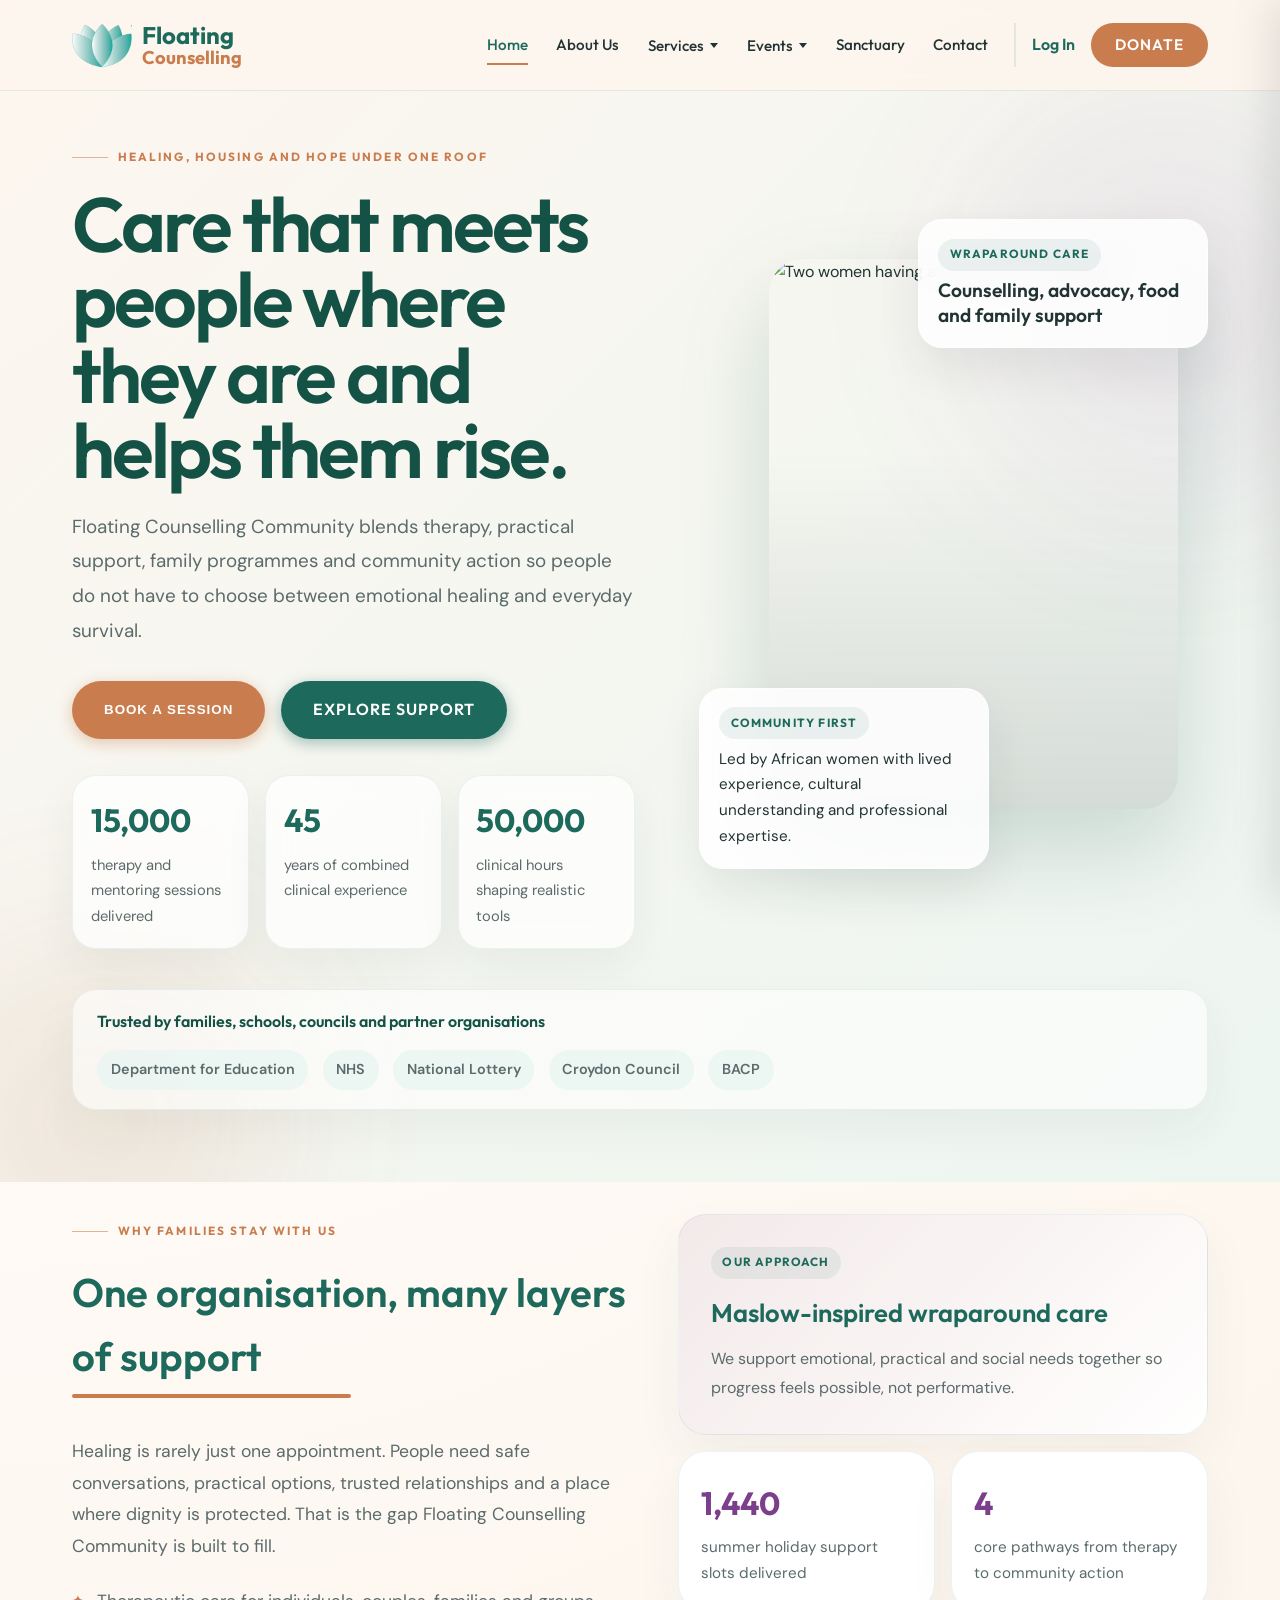
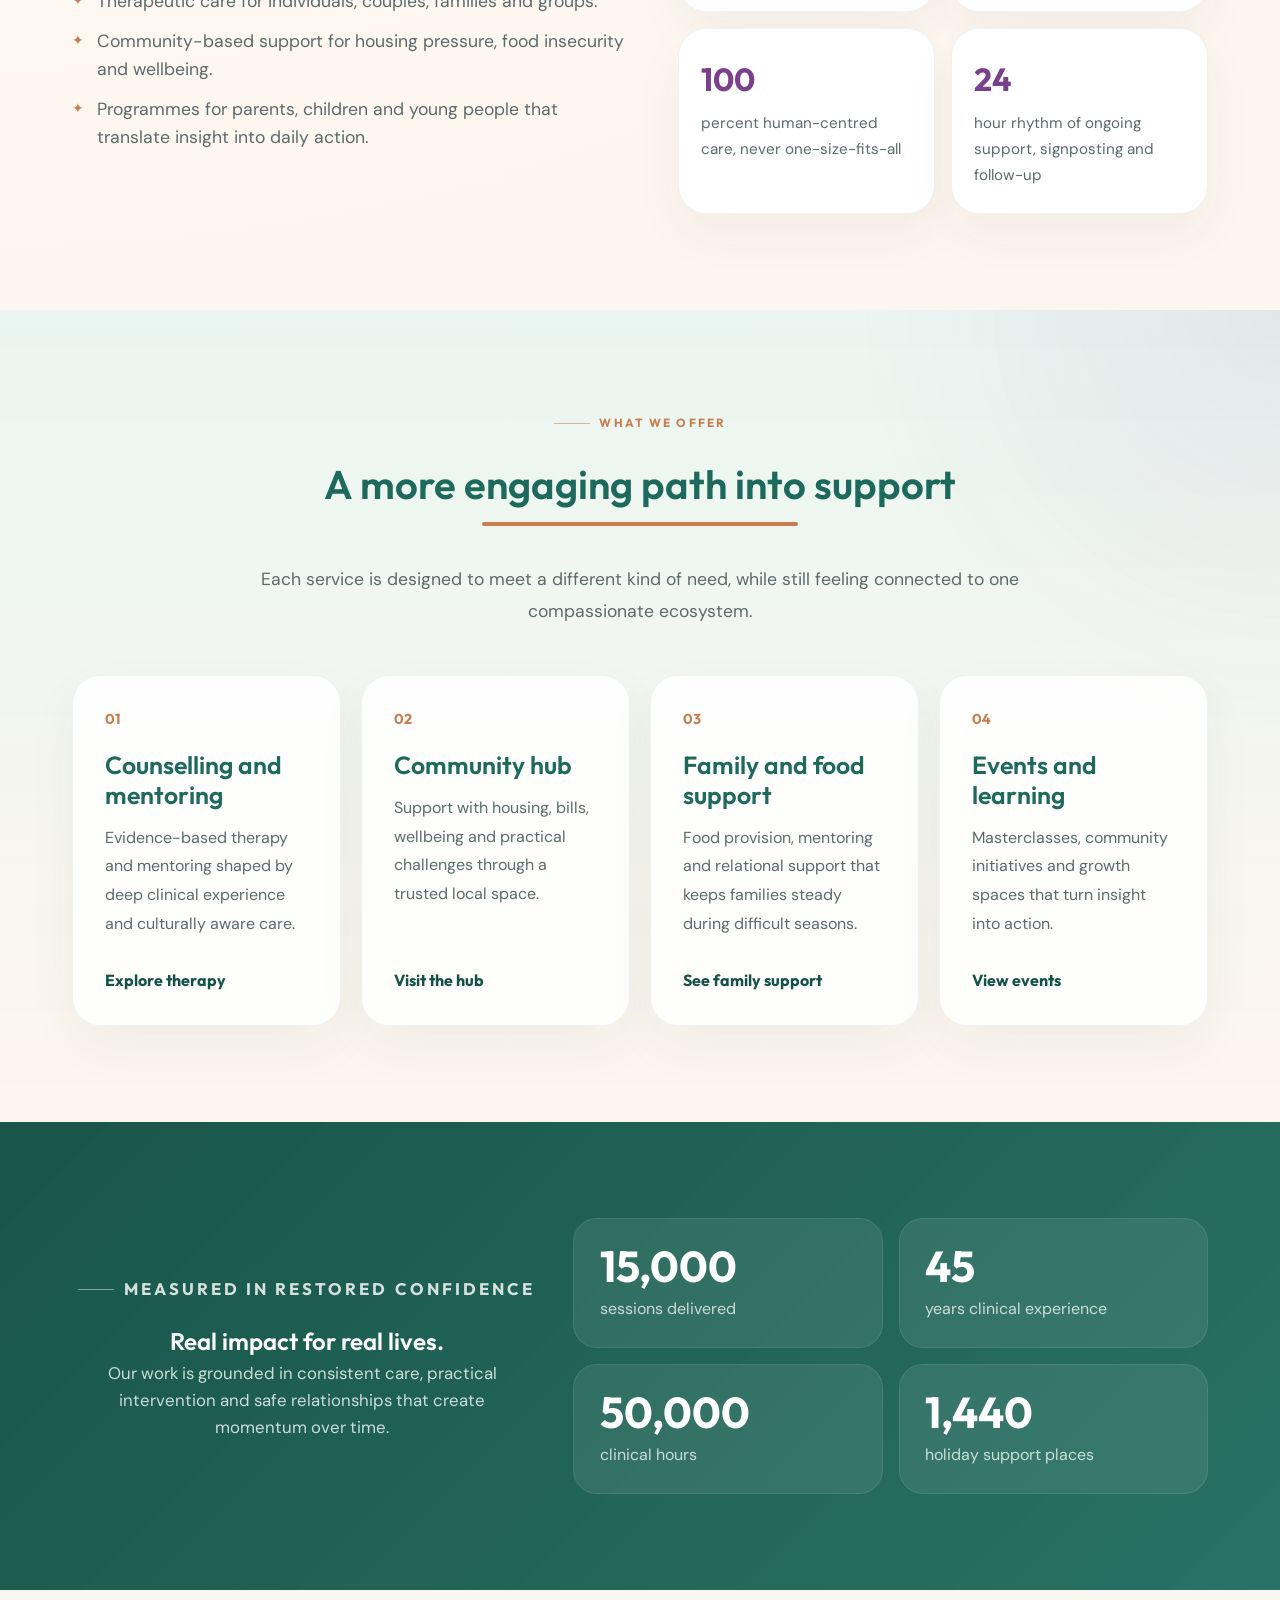
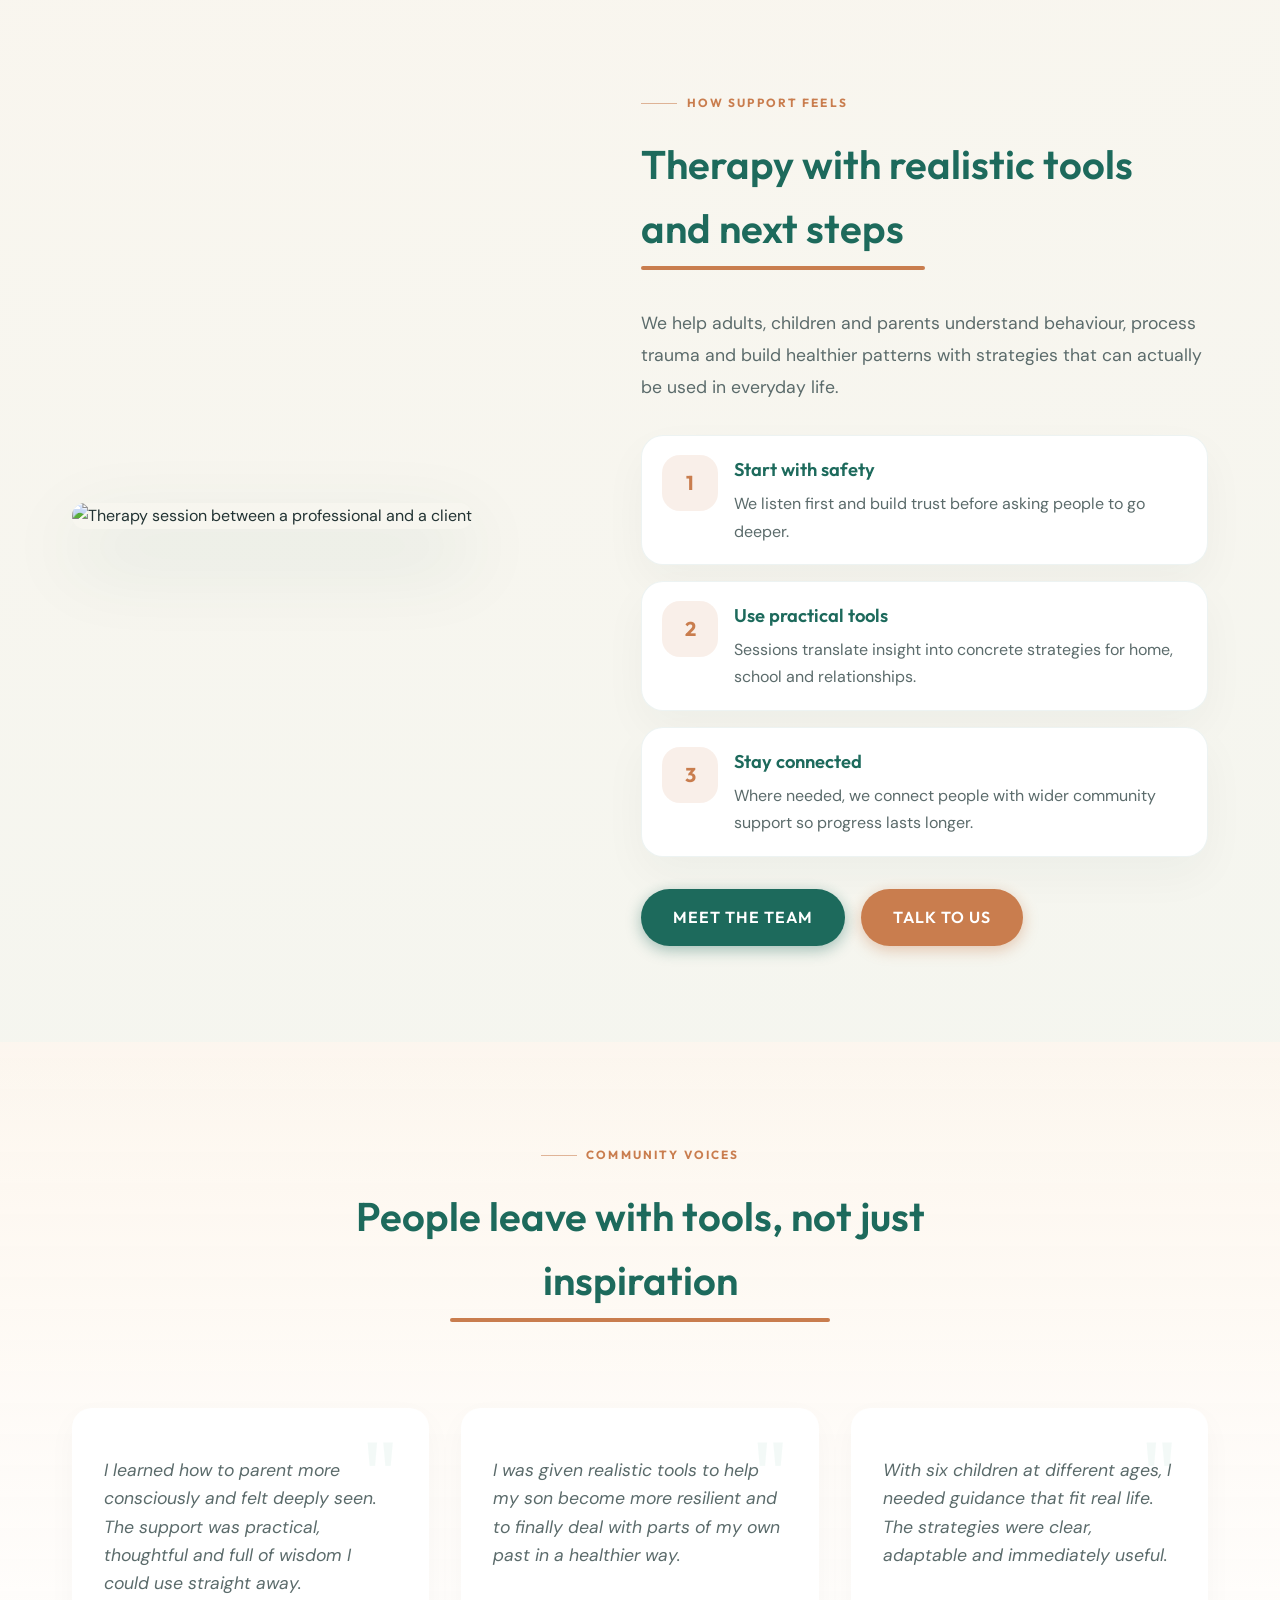
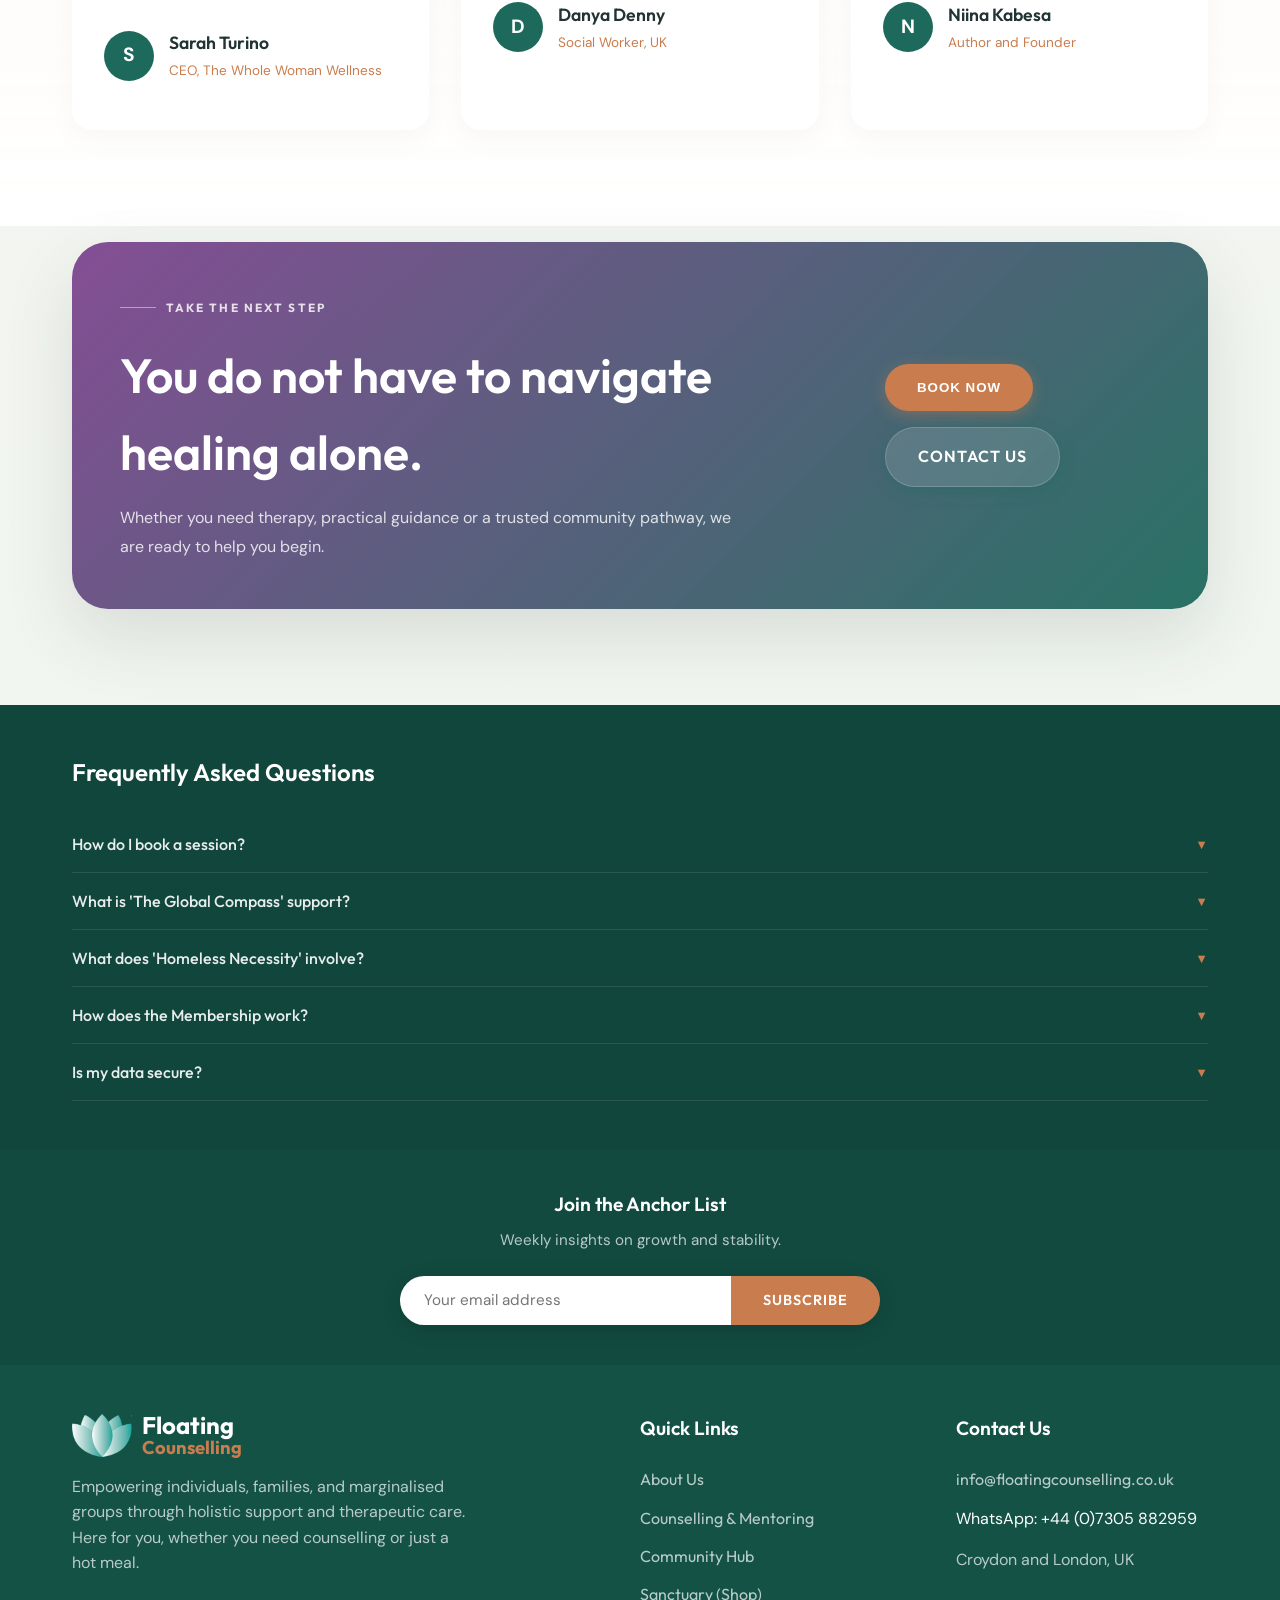
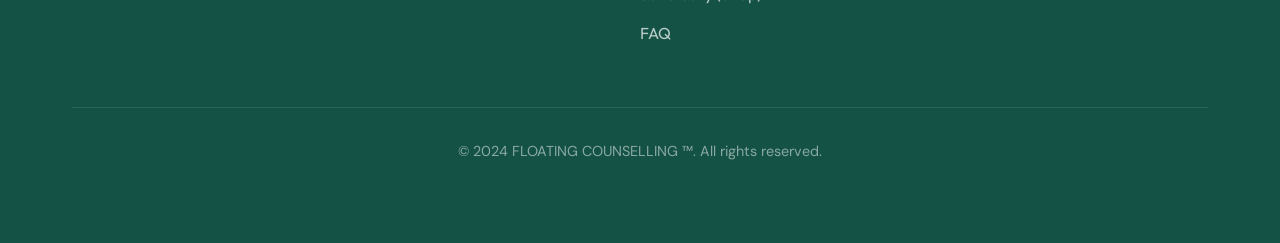
==== commit 03df1c52: "Newer version" ====
--- a/index.html
+++ b/index.html
@@ -242,143 +242,252 @@
       </div>
     </header>
 
-    <main>
-      <!-- Hero Section -->
-      <section class="hero bg-linen">
-        <div class="blob blob-1"></div>
-        <div class="blob blob-2"></div>
+    <main class="homepage-main">
+      <section class="hero home-hero">
+        <div class="home-orb home-orb-1"></div>
+        <div class="home-orb home-orb-2"></div>
         <div class="container">
-          <div class="hero-content">
-            <div class="hero-text fade-in">
-              <h1>Empowering Community</h1>
-              <p>Floating Counselling Community is a UK-based grassroots organisation dedicated to empowering individuals, families, and marginalised groups through holistic support, therapeutic care, and community-driven programmes.</p>
-              <p>Inspired by Maslow's hierarchy of needs, we believe in meeting people where they are, emotionally, practically, and socially, to create lasting change and personal growth that is a Wraparound Care. We are proud to be led by a diverse team of African women, whose lived experience and professional expertise shape every part of our work.</p>
+          <div class="home-hero-grid">
+            <div class="home-hero-copy fade-in">
+              <p class="eyebrow">Healing, housing and hope under one roof</p>
+              <h1>Care that meets people where they are and helps them rise.</h1>
+              <p class="hero-lead">Floating Counselling Community blends therapy, practical support, family programmes and community action so people do not have to choose between emotional healing and everyday survival.</p>
               <div class="hero-buttons">
-                <a href="events.html" class="btn btn-primary">Explore More</a>
-                <a href="community.html" class="btn btn-secondary">Get Support</a>
-              </div>
-            </div>
-            <div class="hero-image-wrapper fade-in">
-              <img src="https://images.unsplash.com/photo-1739300293388-ddbe4b4cb1f0?w=600&auto=format&fit=crop&q=60&ixlib=rb-4.1.0&ixid=M3wxMjA3fDB8MHxzZWFyY2h8Mnx8dHdvJTIwYmxhY2slMjB3b21hbiUyMGhhdmluZyUyMGNvbnZlcnNhdGlvbnxlbnwwfHwwfHx8MA%3D%3D" alt=" supportive and positive ">
+                <button class="btn btn-primary" type="button" onclick="fcOpenBookModal()">Book a Session</button>
+                <a href="community.html" class="btn btn-secondary">Explore Support</a>
+              </div>
+              <div class="hero-proof">
+                <div class="hero-proof-card">
+                  <strong data-count="15000">15,000</strong>
+                  <span>therapy and mentoring sessions delivered</span>
+                </div>
+                <div class="hero-proof-card">
+                  <strong data-count="45">45</strong>
+                  <span>years of combined clinical experience</span>
+                </div>
+                <div class="hero-proof-card">
+                  <strong data-count="50000">50,000</strong>
+                  <span>clinical hours shaping realistic tools</span>
+                </div>
+              </div>
+            </div>
+
+            <div class="home-hero-visual fade-in">
+              <div class="hero-photo-stack">
+                <div class="hero-photo-card hero-photo-main hover-depth">
+                  <img src="https://images.unsplash.com/photo-1739300293388-ddbe4b4cb1f0?w=900&auto=format&fit=crop&q=80" alt="Two women having a supportive conversation">
+                </div>
+                <div class="hero-floating-card hero-floating-top">
+                  <span class="mini-label">Wraparound care</span>
+                  <h3>Counselling, advocacy, food and family support</h3>
+                </div>
+                <div class="hero-floating-card hero-floating-bottom">
+                  <span class="mini-label">Community first</span>
+                  <p>Led by African women with lived experience, cultural understanding and professional expertise.</p>
+                </div>
+              </div>
+            </div>
+          </div>
+
+          <div class="trust-ribbon fade-in">
+            <span>Trusted by families, schools, councils and partner organisations</span>
+            <div class="trust-ribbon-logos">
+              <span>Department for Education</span>
+              <span>NHS</span>
+              <span>National Lottery</span>
+              <span>Croydon Council</span>
+              <span>BACP</span>
             </div>
           </div>
         </div>
       </section>
 
-      <!-- Services Preview -->
-      <section class="bg-mist" id="services">
+      <section class="home-story">
+        <div class="container">
+          <div class="home-story-grid">
+            <div class="section-copy fade-in">
+              <p class="eyebrow">Why families stay with us</p>
+              <h2 class="section-title">One organisation, many layers of support</h2>
+              <p class="section-intro">Healing is rarely just one appointment. People need safe conversations, practical options, trusted relationships and a place where dignity is protected. That is the gap Floating Counselling Community is built to fill.</p>
+              <ul class="content-list story-points">
+                <li>Therapeutic care for individuals, couples, families and groups.</li>
+                <li>Community-based support for housing pressure, food insecurity and wellbeing.</li>
+                <li>Programmes for parents, children and young people that translate insight into daily action.</li>
+              </ul>
+            </div>
+
+            <div class="story-panel fade-in">
+              <div class="story-highlight-card">
+                <span class="mini-label">Our approach</span>
+                <h3>Maslow-inspired wraparound care</h3>
+                <p>We support emotional, practical and social needs together so progress feels possible, not performative.</p>
+              </div>
+              <div class="story-metric-grid">
+                <div class="story-metric-card">
+                  <strong data-count="1440">1,440</strong>
+                  <span>summer holiday support slots delivered</span>
+                </div>
+                <div class="story-metric-card">
+                  <strong data-count="4">4</strong>
+                  <span>core pathways from therapy to community action</span>
+                </div>
+                <div class="story-metric-card">
+                  <strong data-count="100">100</strong>
+                  <span>percent human-centred care, never one-size-fits-all</span>
+                </div>
+                <div class="story-metric-card">
+                  <strong data-count="24">24</strong>
+                  <span>hour rhythm of ongoing support, signposting and follow-up</span>
+                </div>
+              </div>
+            </div>
+          </div>
+        </div>
+      </section>
+
+      <section class="home-programmes bg-mist" id="services">
+        <div class="container">
+          <div class="section-heading center fade-in">
+            <p class="eyebrow">What we offer</p>
+            <h2 class="section-title center">A more engaging path into support</h2>
+            <p class="section-intro center">Each service is designed to meet a different kind of need, while still feeling connected to one compassionate ecosystem.</p>
+          </div>
+
+          <div class="programmes-grid stagger-container">
+            <article class="programme-card stagger-item hover-depth">
+              <span class="programme-kicker">01</span>
+              <h3>Counselling and mentoring</h3>
+              <p>Evidence-based therapy and mentoring shaped by deep clinical experience and culturally aware care.</p>
+              <a href="services.html">Explore therapy</a>
+            </article>
+            <article class="programme-card stagger-item hover-depth">
+              <span class="programme-kicker">02</span>
+              <h3>Community hub</h3>
+              <p>Support with housing, bills, wellbeing and practical challenges through a trusted local space.</p>
+              <a href="community.html">Visit the hub</a>
+            </article>
+            <article class="programme-card stagger-item hover-depth">
+              <span class="programme-kicker">03</span>
+              <h3>Family and food support</h3>
+              <p>Food provision, mentoring and relational support that keeps families steady during difficult seasons.</p>
+              <a href="community.html">See family support</a>
+            </article>
+            <article class="programme-card stagger-item hover-depth">
+              <span class="programme-kicker">04</span>
+              <h3>Events and learning</h3>
+              <p>Masterclasses, community initiatives and growth spaces that turn insight into action.</p>
+              <a href="events.html">View events</a>
+            </article>
+          </div>
+        </div>
+      </section>
+
+      <section class="impact-section home-impact">
         <div class="container fade-in">
-          <div class="text-center">
-            <h2 class="section-title center">Wraparound Care</h2>
-            <p style="max-width: 600px; margin: 0 auto; color: var(--text-muted); font-size: 1.1rem;">Inspired by Maslow's hierarchy of needs, we provide emotional, practical, and social care to create lasting change.</p>
-          </div>
-          
-          <div class="services-grid">
-            <div class="service-card plum hover-depth">
-              <div class="service-icon" style="color: var(--plum); background: rgba(123, 63, 140, 0.1);">♡</div>
-              <h3>Counselling & Mentoring</h3>
-              <p>Over 15,000 sessions delivered by qualified psychotherapists. Free to low-cost counselling for individuals, couples and families.</p>
-              <a href="services.html" class="btn btn-secondary" style="background: var(--plum); box-shadow: none;">Explore Therapy</a>
-            </div>
-            
-            <div class="service-card teal hover-depth">
-              <div class="service-icon">🤝</div>
-              <h3>Community Hub</h3>
-              <p>A safe space supporting residents with housing, mental health, utility bills, and art therapy. Partnered with the NHS.</p>
-              <a href="community.html" class="btn btn-secondary" style="box-shadow: none;">Visit The Hub</a>
-            </div>
-            
-            <div class="service-card amber hover-depth">
-              <div class="service-icon" style="color: var(--warm-amber); background: rgba(201, 125, 78, 0.1);">🌱</div>
-              <h3>Family & Food Support</h3>
-              <p>Weekly food distribution and 1:1 mentoring programmes for parents and children. Providing a hot meal and a smile.</p>
-              <a href="community.html" class="btn btn-primary" style="box-shadow: none;">Learn More</a>
+          <div class="impact-shell">
+            <div class="impact-copy">
+              <p class="eyebrow light">Measured in restored confidence</p>
+              <h2>Real impact for real lives.</h2>
+              <p>Our work is grounded in consistent care, practical intervention and safe relationships that create momentum over time.</p>
+            </div>
+            <div class="impact-stat-grid">
+              <div class="impact-stat-card">
+                <strong data-count="15000">15,000</strong>
+                <span>sessions delivered</span>
+              </div>
+              <div class="impact-stat-card">
+                <strong data-count="45">45</strong>
+                <span>years clinical experience</span>
+              </div>
+              <div class="impact-stat-card">
+                <strong data-count="50000">50,000</strong>
+                <span>clinical hours</span>
+              </div>
+              <div class="impact-stat-card">
+                <strong data-count="1440">1,440</strong>
+                <span>holiday support places</span>
+              </div>
             </div>
           </div>
         </div>
       </section>
 
-      <!-- Impact Metrics -->
-      <section class="impact-section">
+      <section class="home-pathway" id="parenting">
+        <div class="container">
+          <div class="home-pathway-grid">
+            <div class="pathway-visual fade-in">
+              <img src="https://images.unsplash.com/photo-1594608661623-aa0bd3a69d98?ixlib=rb-4.0.3&auto=format&fit=crop&w=1000&q=80" alt="Therapy session between a professional and a client">
+            </div>
+            <div class="pathway-copy fade-in">
+              <p class="eyebrow">How support feels</p>
+              <h2 class="section-title">Therapy with realistic tools and next steps</h2>
+              <p class="section-intro">We help adults, children and parents understand behaviour, process trauma and build healthier patterns with strategies that can actually be used in everyday life.</p>
+              <div class="pathway-steps">
+                <div class="pathway-step">
+                  <span>1</span>
+                  <div>
+                    <h4>Start with safety</h4>
+                    <p>We listen first and build trust before asking people to go deeper.</p>
+                  </div>
+                </div>
+                <div class="pathway-step">
+                  <span>2</span>
+                  <div>
+                    <h4>Use practical tools</h4>
+                    <p>Sessions translate insight into concrete strategies for home, school and relationships.</p>
+                  </div>
+                </div>
+                <div class="pathway-step">
+                  <span>3</span>
+                  <div>
+                    <h4>Stay connected</h4>
+                    <p>Where needed, we connect people with wider community support so progress lasts longer.</p>
+                  </div>
+                </div>
+              </div>
+              <div class="hero-buttons">
+                <a href="about.html" class="btn btn-secondary">Meet the Team</a>
+                <a href="contact.html" class="btn btn-primary">Talk to Us</a>
+              </div>
+            </div>
+          </div>
+        </div>
+      </section>
+
+      <section class="home-voices bg-linen" id="testimonials">
         <div class="container fade-in">
-          <h2>Our Impact</h2>
-          <div class="stats-grid" style="grid-template-columns: repeat(auto-fit, minmax(200px, 1fr)); gap: 2rem;">
-            <div class="stat-item">
-              <h4>15k+</h4>
-              <p>Sessions Delivered</p>
-            </div>
-            <div class="stat-item">
-              <h4>45</h4>
-              <p>Years Clinical Experience</p>
-            </div>
-            <div class="stat-item">
-              <h4>50k+</h4>
-              <p>Clinical Hours</p>
-            </div>
-            <div class="stat-item">
-              <h4>1,440</h4>
-              <p>Summer 2023 Slots</p>
-            </div>
-          </div>
-        </div>
-      </section>
-
-      <!-- Impact Parenting / Therapy Section -->
-      <section class="bg-linen" id="parenting">
-        <div class="container fade-in">
-          <div class="grid-2-col">
-            <div>
-              <h2 class="section-title">Therapy With Realistic Tools</h2>
-              <p style="font-size: 1.1rem; color: var(--text-muted); margin-bottom: 1.5rem;">We have combined 45 years as clinical Psychotherapists with 50,000+ clinical hours to help individuals, children, and parents to live better and be better with realistic tools and strategies that have a proven scientific record.</p>
-              <p style="font-size: 1.1rem; color: var(--text-muted); margin-bottom: 2rem;">Finding it hard to understand or manage your child's behaviour? <strong>We Can Help.</strong> Even if therapy hasn't worked before, it will with us, provided you are willing to commit to the tasks given by your fully qualified Psychotherapist.</p>
-              <div style="background: white; border-left: 4px solid var(--plum); padding: 1.5rem; border-radius: 0 10px 10px 0;">
-                <h4 style="color: var(--plum); margin-bottom: 0.5rem;">Not For You If...</h4>
-                <ul class="content-list" style="margin-bottom: 0;">
-                  <li>You are not ready to heal past traumas or see power in healing.</li>
-                  <li>You do not think your mental and physical health is worth investing in.</li>
-                </ul>
-              </div>
-            </div>
-            <div style="position: relative;">
-              <img src="https://images.unsplash.com/photo-1594608661623-aa0bd3a69d98?ixlib=rb-4.0.3&auto=format&fit=crop&w=800&q=80" alt="Therapy session" style="width: 100%; border-radius: 20px; box-shadow: 0 20px 40px rgba(0,0,0,0.1);">
-            </div>
-          </div>
-        </div>
-      </section>
-
-      <!-- Testimonials -->
-      <section class="bg-mist" id="testimonials">
-        <div class="container fade-in">
-          <h2 class="section-title center" style="display: block; text-align: center;">Community Voices</h2>
-          
+          <div class="section-heading center">
+            <p class="eyebrow">Community voices</p>
+            <h2 class="section-title center">People leave with tools, not just inspiration</h2>
+          </div>
           <div class="testimonial-grid">
             <div class="testimonial-card hover-depth">
-              <p class="testimonial-text">I have learned so much from Impact Parenting and Celestina... I have teenage children... so I really needed this; it was full of knowledge to parent more consciously.</p>
+              <p class="testimonial-text">I learned how to parent more consciously and felt deeply seen. The support was practical, thoughtful and full of wisdom I could use straight away.</p>
               <div class="testimonial-author">
                 <div class="testimonial-author-avatar">S</div>
                 <div class="testimonial-author-info">
                   <h5>Sarah Turino</h5>
-                  <p>USA, CEO The Whole Woman Wellness</p>
+                  <p>CEO, The Whole Woman Wellness</p>
                 </div>
               </div>
             </div>
             <div class="testimonial-card hover-depth">
-              <p class="testimonial-text">My son had terrible 2's... I have now been given realistic tools on how I can help him be more resilient... to look at my past traumas and find healthy ways to move forward.</p>
+              <p class="testimonial-text">I was given realistic tools to help my son become more resilient and to finally deal with parts of my own past in a healthier way.</p>
               <div class="testimonial-author">
                 <div class="testimonial-author-avatar">D</div>
                 <div class="testimonial-author-info">
                   <h5>Danya Denny</h5>
-                  <p>UK, Social Worker</p>
+                  <p>Social Worker, UK</p>
                 </div>
               </div>
             </div>
             <div class="testimonial-card hover-depth">
-              <p class="testimonial-text">As a mother of 6 from newborn to 18 years old... I was able to adapt strategies to my real life straight away. Every parent needs this.</p>
+              <p class="testimonial-text">With six children at different ages, I needed guidance that fit real life. The strategies were clear, adaptable and immediately useful.</p>
               <div class="testimonial-author">
                 <div class="testimonial-author-avatar">N</div>
                 <div class="testimonial-author-info">
                   <h5>Niina Kabesa</h5>
-                  <p>Congo, Author & Founder</p>
+                  <p>Author and Founder</p>
                 </div>
               </div>
             </div>
@@ -386,22 +495,21 @@
         </div>
       </section>
 
-      <!-- Sponsors -->
-      <section style="padding: 4rem 0; background: white;">
+      <section class="home-cta">
         <div class="container fade-in">
-          <p style="text-align: center; color: var(--text-muted); font-size: 0.9rem; text-transform: uppercase; letter-spacing: 2px;">Supported By</p>
-          <div class="sponsor-grid">
-            <span class="sponsor-logo">Department for Education</span>
-            <span class="sponsor-logo">King's Foundation</span>
-            <span class="sponsor-logo">NHS</span>
-            <span class="sponsor-logo">National Lottery</span>
-            <span class="sponsor-logo">Croydon Council</span>
-            <span class="sponsor-logo">AgeUK</span>
-            <span class="sponsor-logo">BACP</span>
+          <div class="cta-panel">
+            <div>
+              <p class="eyebrow light">Take the next step</p>
+              <h2>You do not have to navigate healing alone.</h2>
+              <p>Whether you need therapy, practical guidance or a trusted community pathway, we are ready to help you begin.</p>
+            </div>
+            <div class="cta-actions">
+              <button class="btn btn-primary" type="button" onclick="fcOpenBookModal()">Book now</button>
+              <a href="contact.html" class="btn btn-secondary">Contact us</a>
+            </div>
           </div>
         </div>
       </section>
-
     </main>
 
     <!-- Footer -->
--- a/css/style.css
+++ b/css/style.css
@@ -2157,3 +2157,1121 @@
   .checkout-modal,
   .book-modal { padding: 1.5rem; }
 }
+
+/* ═══════════════════════════════════════════════════════
+   HOMEPAGE REDESIGN
+   ═══════════════════════════════════════════════════════ */
+.homepage-main {
+  background:
+    radial-gradient(circle at top left, rgba(255, 255, 255, 0.95), rgba(253, 246, 238, 0.92) 35%, rgba(232, 245, 241, 0.6) 100%);
+}
+
+.homepage-main section {
+  position: relative;
+}
+
+.eyebrow {
+  display: inline-flex;
+  align-items: center;
+  gap: 0.6rem;
+  font-family: var(--font-heading);
+  text-transform: uppercase;
+  letter-spacing: 0.18em;
+  font-size: 0.74rem;
+  font-weight: 700;
+  color: var(--warm-amber);
+  margin-bottom: 1.2rem;
+}
+
+.eyebrow::before {
+  content: '';
+  width: 36px;
+  height: 1px;
+  background: currentColor;
+  opacity: 0.55;
+}
+
+.eyebrow.light {
+  color: rgba(255, 255, 255, 0.82);
+}
+
+.section-heading {
+  max-width: 760px;
+  margin: 0 auto 3rem;
+}
+
+.section-heading.center {
+  text-align: center;
+}
+
+.section-intro {
+  font-size: 1.1rem;
+  color: var(--text-muted);
+  line-height: 1.8;
+}
+
+.section-intro.center {
+  margin: 0 auto;
+}
+
+.home-hero {
+  min-height: 100vh;
+  padding: 140px 0 72px;
+  background:
+    linear-gradient(135deg, rgba(253, 246, 238, 0.96), rgba(232, 245, 241, 0.78)),
+    linear-gradient(180deg, rgba(255, 255, 255, 0.55), rgba(255, 255, 255, 0));
+  overflow: hidden;
+}
+
+.home-orb {
+  position: absolute;
+  border-radius: 50%;
+  filter: blur(90px);
+  pointer-events: none;
+  opacity: 0.7;
+}
+
+.home-orb-1 {
+  width: 420px;
+  height: 420px;
+  background: rgba(123, 63, 140, 0.12);
+  top: 90px;
+  right: -100px;
+}
+
+.home-orb-2 {
+  width: 360px;
+  height: 360px;
+  background: rgba(201, 125, 78, 0.18);
+  bottom: -120px;
+  left: -80px;
+}
+
+.home-hero-grid {
+  display: grid;
+  grid-template-columns: minmax(0, 1.05fr) minmax(0, 0.95fr);
+  gap: 4rem;
+  align-items: center;
+}
+
+.home-hero-copy h1 {
+  font-size: clamp(3.2rem, 6vw, 5.6rem);
+  line-height: 0.98;
+  letter-spacing: -0.04em;
+  color: var(--forest-teal-dark);
+  max-width: 11ch;
+  margin-bottom: 1.4rem;
+}
+
+.hero-lead {
+  font-size: 1.18rem;
+  line-height: 1.85;
+  color: var(--text-muted);
+  max-width: 620px;
+  margin-bottom: 2rem;
+}
+
+.hero-proof {
+  display: grid;
+  grid-template-columns: repeat(3, minmax(0, 1fr));
+  gap: 1rem;
+  margin-top: 2.25rem;
+}
+
+.hero-proof-card {
+  background: rgba(255, 255, 255, 0.72);
+  backdrop-filter: blur(14px);
+  border: 1px solid rgba(29, 106, 92, 0.08);
+  border-radius: 24px;
+  padding: 1.2rem 1.1rem;
+  box-shadow: 0 18px 45px rgba(34, 51, 51, 0.06);
+}
+
+.hero-proof-card strong {
+  display: block;
+  font-family: var(--font-heading);
+  font-size: 2rem;
+  color: var(--forest-teal);
+  margin-bottom: 0.35rem;
+}
+
+.hero-proof-card span {
+  color: var(--text-muted);
+  font-size: 0.92rem;
+  line-height: 1.55;
+}
+
+.home-hero-visual {
+  position: relative;
+}
+
+.hero-photo-stack {
+  position: relative;
+  min-height: 650px;
+}
+
+.hero-photo-main {
+  position: absolute;
+  inset: 40px 30px 60px 70px;
+  border-radius: 34px;
+  overflow: hidden;
+  box-shadow: 0 40px 90px rgba(20, 82, 70, 0.18);
+}
+
+.hero-photo-main img {
+  width: 100%;
+  height: 100%;
+  object-fit: cover;
+}
+
+.hero-photo-main::after {
+  content: '';
+  position: absolute;
+  inset: 0;
+  background: linear-gradient(180deg, rgba(15, 32, 29, 0) 35%, rgba(15, 32, 29, 0.12) 100%);
+}
+
+.hero-floating-card {
+  position: absolute;
+  width: min(290px, 72%);
+  border-radius: 24px;
+  padding: 1.15rem 1.2rem;
+  background: rgba(255, 255, 255, 0.86);
+  backdrop-filter: blur(16px);
+  border: 1px solid rgba(255, 255, 255, 0.65);
+  box-shadow: 0 20px 45px rgba(34, 51, 51, 0.08);
+}
+
+.hero-floating-top {
+  top: 0;
+  right: 0;
+}
+
+.hero-floating-bottom {
+  left: 0;
+  bottom: 0;
+}
+
+.hero-floating-card h3,
+.hero-floating-card p {
+  color: var(--text-dark);
+}
+
+.hero-floating-card h3 {
+  font-size: 1.2rem;
+  line-height: 1.3;
+  margin-top: 0.45rem;
+}
+
+.hero-floating-card p {
+  font-size: 0.95rem;
+  line-height: 1.7;
+  margin-top: 0.45rem;
+}
+
+.mini-label {
+  display: inline-flex;
+  align-items: center;
+  padding: 0.42rem 0.72rem;
+  border-radius: 999px;
+  background: rgba(29, 106, 92, 0.08);
+  color: var(--forest-teal);
+  font-family: var(--font-heading);
+  font-size: 0.74rem;
+  font-weight: 700;
+  text-transform: uppercase;
+  letter-spacing: 0.1em;
+}
+
+.trust-ribbon {
+  margin-top: 2.5rem;
+  padding: 1.2rem 1.5rem;
+  border-radius: 24px;
+  background: rgba(255, 255, 255, 0.6);
+  border: 1px solid rgba(29, 106, 92, 0.08);
+  display: flex;
+  align-items: center;
+  justify-content: space-between;
+  gap: 1rem 2rem;
+  flex-wrap: wrap;
+  box-shadow: 0 18px 45px rgba(34, 51, 51, 0.05);
+}
+
+.trust-ribbon > span {
+  font-family: var(--font-heading);
+  font-weight: 600;
+  color: var(--forest-teal-dark);
+}
+
+.trust-ribbon-logos {
+  display: flex;
+  flex-wrap: wrap;
+  gap: 0.9rem;
+}
+
+.trust-ribbon-logos span {
+  padding: 0.5rem 0.85rem;
+  border-radius: 999px;
+  background: rgba(232, 245, 241, 0.78);
+  color: var(--text-muted);
+  font-size: 0.9rem;
+  font-weight: 600;
+}
+
+.home-story {
+  padding-top: 2rem;
+}
+
+.home-story-grid {
+  display: grid;
+  grid-template-columns: minmax(0, 1fr) minmax(0, 0.95fr);
+  gap: 3rem;
+  align-items: start;
+}
+
+.story-points {
+  margin-top: 1.5rem;
+}
+
+.story-panel {
+  display: grid;
+  gap: 1rem;
+}
+
+.story-highlight-card,
+.story-metric-card {
+  background: #fff;
+  border-radius: 28px;
+  border: 1px solid rgba(29, 106, 92, 0.08);
+  box-shadow: 0 20px 50px rgba(34, 51, 51, 0.05);
+}
+
+.story-highlight-card {
+  padding: 2rem;
+  background: linear-gradient(135deg, rgba(123, 63, 140, 0.08), rgba(255, 255, 255, 0.96));
+}
+
+.story-highlight-card h3 {
+  font-size: 1.6rem;
+  margin: 0.85rem 0 0.7rem;
+}
+
+.story-highlight-card p {
+  color: var(--text-muted);
+  line-height: 1.8;
+}
+
+.story-metric-grid {
+  display: grid;
+  grid-template-columns: repeat(2, minmax(0, 1fr));
+  gap: 1rem;
+}
+
+.story-metric-card {
+  padding: 1.6rem 1.4rem;
+}
+
+.story-metric-card strong {
+  display: block;
+  font-family: var(--font-heading);
+  font-size: 2rem;
+  color: var(--plum);
+  margin-bottom: 0.3rem;
+}
+
+.story-metric-card span {
+  color: var(--text-muted);
+  line-height: 1.6;
+  font-size: 0.95rem;
+}
+
+.home-programmes {
+  background:
+    radial-gradient(circle at top right, rgba(123, 63, 140, 0.08), transparent 28%),
+    linear-gradient(180deg, rgba(232, 245, 241, 0.92), rgba(253, 246, 238, 0.88));
+}
+
+.programmes-grid {
+  display: grid;
+  grid-template-columns: repeat(4, minmax(0, 1fr));
+  gap: 1.25rem;
+}
+
+.programme-card {
+  min-height: 320px;
+  border-radius: 28px;
+  padding: 2rem;
+  background: rgba(255, 255, 255, 0.88);
+  border: 1px solid rgba(29, 106, 92, 0.07);
+  box-shadow: 0 20px 50px rgba(34, 51, 51, 0.05);
+  display: flex;
+  flex-direction: column;
+}
+
+.programme-kicker {
+  font-family: var(--font-heading);
+  font-size: 0.9rem;
+  font-weight: 700;
+  color: var(--warm-amber);
+  margin-bottom: 1.2rem;
+}
+
+.programme-card h3 {
+  font-size: 1.55rem;
+  line-height: 1.2;
+  margin-bottom: 0.85rem;
+}
+
+.programme-card p {
+  color: var(--text-muted);
+  line-height: 1.8;
+  margin-bottom: 1.8rem;
+  flex-grow: 1;
+}
+
+.programme-card a {
+  color: var(--forest-teal-dark);
+  font-weight: 700;
+}
+
+.programme-card a:hover {
+  color: var(--warm-amber);
+}
+
+.home-impact {
+  background:
+    linear-gradient(135deg, rgba(20, 82, 70, 0.98), rgba(29, 106, 92, 0.95));
+}
+
+.impact-shell {
+  display: grid;
+  grid-template-columns: minmax(0, 0.85fr) minmax(0, 1.15fr);
+  gap: 2rem;
+  align-items: center;
+}
+
+.impact-copy p {
+  color: rgba(255, 255, 255, 0.78);
+  max-width: 460px;
+  font-size: 1.05rem;
+}
+
+.impact-stat-grid {
+  display: grid;
+  grid-template-columns: repeat(2, minmax(0, 1fr));
+  gap: 1rem;
+}
+
+.impact-stat-card {
+  background: rgba(255, 255, 255, 0.08);
+  border: 1px solid rgba(255, 255, 255, 0.09);
+  border-radius: 24px;
+  padding: 1.6rem;
+  text-align: left;
+}
+
+.impact-stat-card strong {
+  display: block;
+  font-family: var(--font-heading);
+  font-size: 2.7rem;
+  line-height: 1;
+  color: #fff;
+  margin-bottom: 0.5rem;
+}
+
+.impact-stat-card span {
+  color: rgba(255, 255, 255, 0.75);
+  line-height: 1.6;
+}
+
+.home-pathway-grid {
+  display: grid;
+  grid-template-columns: minmax(0, 0.95fr) minmax(0, 1.05fr);
+  gap: 3.5rem;
+  align-items: center;
+}
+
+.pathway-visual img {
+  width: 100%;
+  border-radius: 34px;
+  box-shadow: 0 30px 80px rgba(20, 82, 70, 0.14);
+}
+
+.pathway-steps {
+  display: grid;
+  gap: 1rem;
+  margin: 2rem 0;
+}
+
+.pathway-step {
+  display: grid;
+  grid-template-columns: 56px 1fr;
+  gap: 1rem;
+  align-items: start;
+  padding: 1.2rem 1.25rem;
+  border-radius: 22px;
+  background: #fff;
+  border: 1px solid rgba(29, 106, 92, 0.08);
+  box-shadow: 0 18px 45px rgba(34, 51, 51, 0.04);
+}
+
+.pathway-step span {
+  width: 56px;
+  height: 56px;
+  border-radius: 18px;
+  background: rgba(201, 125, 78, 0.12);
+  color: var(--warm-amber);
+  display: flex;
+  align-items: center;
+  justify-content: center;
+  font-family: var(--font-heading);
+  font-size: 1.25rem;
+  font-weight: 700;
+}
+
+.pathway-step h4 {
+  margin-bottom: 0.35rem;
+  font-size: 1.15rem;
+}
+
+.pathway-step p {
+  color: var(--text-muted);
+  line-height: 1.7;
+}
+
+.home-voices {
+  background: linear-gradient(180deg, rgba(253, 246, 238, 0.9), rgba(255, 255, 255, 1));
+}
+
+.home-cta {
+  padding-top: 1rem;
+}
+
+.cta-panel {
+  background:
+    linear-gradient(135deg, rgba(123, 63, 140, 0.92), rgba(29, 106, 92, 0.95));
+  border-radius: 36px;
+  padding: 3rem;
+  color: white;
+  display: flex;
+  align-items: center;
+  justify-content: space-between;
+  gap: 2rem;
+  box-shadow: 0 28px 70px rgba(34, 51, 51, 0.12);
+}
+
+.cta-panel h2 {
+  color: white;
+  font-size: clamp(2rem, 4vw, 3rem);
+  margin-bottom: 0.8rem;
+}
+
+.cta-panel p {
+  color: rgba(255, 255, 255, 0.82);
+  max-width: 620px;
+  line-height: 1.8;
+}
+
+.cta-actions {
+  display: flex;
+  gap: 1rem;
+  flex-wrap: wrap;
+}
+
+.cta-panel .btn-secondary {
+  background: rgba(255, 255, 255, 0.12);
+  border: 1px solid rgba(255, 255, 255, 0.18);
+}
+
+.cta-panel .btn-secondary:hover {
+  background: rgba(255, 255, 255, 0.2);
+}
+
+@media (max-width: 1100px) {
+  .home-hero-grid,
+  .home-story-grid,
+  .impact-shell,
+  .home-pathway-grid,
+  .programmes-grid {
+    grid-template-columns: 1fr;
+  }
+
+  .programmes-grid {
+    gap: 1rem;
+  }
+
+  .hero-proof {
+    grid-template-columns: 1fr;
+  }
+
+  .hero-photo-stack {
+    min-height: 560px;
+  }
+
+  .hero-photo-main {
+    inset: 45px 20px 45px 20px;
+  }
+
+  .trust-ribbon,
+  .cta-panel {
+    flex-direction: column;
+    align-items: flex-start;
+  }
+}
+
+@media (max-width: 900px) {
+  .home-hero {
+    padding-top: 120px;
+  }
+
+  .home-hero-grid {
+    gap: 2.5rem;
+  }
+
+  .home-hero-copy h1 {
+    max-width: none;
+  }
+
+  .hero-photo-stack {
+    min-height: 500px;
+  }
+
+  .hero-floating-card {
+    width: min(260px, 78%);
+  }
+
+  .story-metric-grid,
+  .impact-stat-grid {
+    grid-template-columns: 1fr;
+  }
+
+  .pathway-step {
+    grid-template-columns: 52px 1fr;
+  }
+}
+
+@media (max-width: 600px) {
+  .home-hero-copy h1 {
+    font-size: 2.8rem;
+  }
+
+  .hero-buttons,
+  .cta-actions {
+    flex-direction: column;
+    width: 100%;
+  }
+
+  .hero-buttons .btn,
+  .cta-actions .btn {
+    width: 100%;
+    text-align: center;
+  }
+
+  .hero-photo-stack {
+    min-height: 430px;
+  }
+
+  .hero-photo-main {
+    position: relative;
+    inset: auto;
+    height: 320px;
+  }
+
+  .hero-floating-card {
+    position: relative;
+    width: 100%;
+    margin-top: 1rem;
+  }
+
+  .story-highlight-card,
+  .story-metric-card,
+  .programme-card,
+  .impact-stat-card,
+  .pathway-step,
+  .cta-panel {
+    border-radius: 22px;
+  }
+
+  .cta-panel {
+    padding: 2rem 1.5rem;
+  }
+}
+
+/* ═══════════════════════════════════════════════════════
+   SUBPAGE REDESIGN SYSTEM
+   ═══════════════════════════════════════════════════════ */
+.subpage-main {
+  background:
+    radial-gradient(circle at top left, rgba(255, 255, 255, 0.9), rgba(253, 246, 238, 0.92) 38%, rgba(232, 245, 241, 0.62) 100%);
+}
+
+.subpage-hero {
+  position: relative;
+  overflow: hidden;
+  padding: 170px 0 88px;
+  color: white;
+}
+
+.subpage-hero::before {
+  content: '';
+  position: absolute;
+  inset: 0;
+  background:
+    radial-gradient(circle at top right, rgba(255, 255, 255, 0.12), transparent 35%),
+    linear-gradient(135deg, rgba(255, 255, 255, 0.05), rgba(255, 255, 255, 0));
+}
+
+.subpage-hero.plum {
+  background: linear-gradient(135deg, #643077, #7b3f8c 58%, #9d6aa9);
+}
+
+.subpage-hero.teal {
+  background: linear-gradient(135deg, #11473d, #1d6a5c 58%, #3f8b7d);
+}
+
+.subpage-hero.amber {
+  background: linear-gradient(135deg, #9f6034, #c97d4e 58%, #dda277);
+}
+
+.subpage-hero.dark {
+  background: linear-gradient(135deg, #17302d, #223333 58%, #34514d);
+}
+
+.subpage-hero .container {
+  position: relative;
+  z-index: 1;
+}
+
+.subpage-hero-layout {
+  display: grid;
+  grid-template-columns: minmax(0, 1.05fr) minmax(280px, 0.95fr);
+  gap: 2rem 3rem;
+  align-items: end;
+}
+
+.subpage-hero-copy h1 {
+  color: white;
+  font-size: clamp(3rem, 6vw, 5rem);
+  line-height: 0.98;
+  letter-spacing: -0.04em;
+  margin-bottom: 1rem;
+}
+
+.subpage-hero-copy p {
+  font-size: 1.14rem;
+  color: rgba(255, 255, 255, 0.85);
+  line-height: 1.85;
+  max-width: 720px;
+}
+
+.subpage-hero-panel {
+  background: rgba(255, 255, 255, 0.12);
+  border: 1px solid rgba(255, 255, 255, 0.12);
+  border-radius: 28px;
+  padding: 1.5rem;
+  backdrop-filter: blur(16px);
+  box-shadow: 0 24px 60px rgba(0, 0, 0, 0.12);
+}
+
+.subpage-hero-panel h3,
+.subpage-hero-panel h4 {
+  color: white;
+}
+
+.subpage-hero-panel p,
+.subpage-hero-panel li,
+.subpage-hero-panel span {
+  color: rgba(255, 255, 255, 0.82);
+}
+
+.subpage-hero-badges {
+  display: flex;
+  flex-wrap: wrap;
+  gap: 0.75rem;
+  margin-top: 1.5rem;
+}
+
+.subpage-hero-badges span {
+  padding: 0.55rem 0.85rem;
+  border-radius: 999px;
+  background: rgba(255, 255, 255, 0.14);
+  font-family: var(--font-heading);
+  font-size: 0.84rem;
+  font-weight: 600;
+  color: white;
+}
+
+.subpage-section {
+  padding: 6rem 0;
+}
+
+.subpage-section.tight {
+  padding-top: 4rem;
+  padding-bottom: 4rem;
+}
+
+.subpage-grid-2 {
+  display: grid;
+  grid-template-columns: minmax(0, 1fr) minmax(0, 1fr);
+  gap: 3rem;
+  align-items: center;
+}
+
+.subpage-panel {
+  background: rgba(255, 255, 255, 0.84);
+  border: 1px solid rgba(29, 106, 92, 0.08);
+  border-radius: 28px;
+  padding: 2rem;
+  box-shadow: 0 22px 55px rgba(34, 51, 51, 0.05);
+}
+
+.subpage-panel.dark {
+  background: linear-gradient(135deg, rgba(25, 62, 56, 0.96), rgba(38, 88, 79, 0.92));
+}
+
+.subpage-panel.dark h3,
+.subpage-panel.dark h4,
+.subpage-panel.dark p,
+.subpage-panel.dark li,
+.subpage-panel.dark span {
+  color: white;
+}
+
+.subpage-image {
+  width: 100%;
+  border-radius: 32px;
+  box-shadow: 0 30px 80px rgba(20, 82, 70, 0.14);
+  object-fit: cover;
+}
+
+.subpage-stat-grid {
+  display: grid;
+  grid-template-columns: repeat(3, minmax(0, 1fr));
+  gap: 1rem;
+}
+
+.subpage-stat-grid.two {
+  grid-template-columns: repeat(2, minmax(0, 1fr));
+}
+
+.subpage-stat-card {
+  background: #fff;
+  border-radius: 24px;
+  border: 1px solid rgba(29, 106, 92, 0.08);
+  padding: 1.5rem;
+  box-shadow: 0 18px 45px rgba(34, 51, 51, 0.05);
+}
+
+.subpage-stat-card strong {
+  display: block;
+  font-family: var(--font-heading);
+  font-size: 2.15rem;
+  color: var(--forest-teal);
+  margin-bottom: 0.35rem;
+}
+
+.subpage-stat-card span {
+  color: var(--text-muted);
+  line-height: 1.6;
+}
+
+.subpage-card-grid {
+  display: grid;
+  grid-template-columns: repeat(3, minmax(0, 1fr));
+  gap: 1.25rem;
+}
+
+.subpage-card-grid.two {
+  grid-template-columns: repeat(2, minmax(0, 1fr));
+}
+
+.subpage-feature-card,
+.subpage-tile,
+.info-card {
+  background: rgba(255, 255, 255, 0.88);
+  border: 1px solid rgba(29, 106, 92, 0.08);
+  border-radius: 28px;
+  padding: 2rem;
+  box-shadow: 0 20px 50px rgba(34, 51, 51, 0.05);
+}
+
+.subpage-feature-card h3,
+.subpage-tile h3,
+.info-card h3 {
+  font-size: 1.45rem;
+  margin-bottom: 0.75rem;
+}
+
+.subpage-feature-card p,
+.subpage-tile p,
+.info-card p {
+  color: var(--text-muted);
+  line-height: 1.8;
+}
+
+.subpage-icon {
+  width: 62px;
+  height: 62px;
+  border-radius: 20px;
+  display: flex;
+  align-items: center;
+  justify-content: center;
+  font-size: 1.6rem;
+  margin-bottom: 1.2rem;
+}
+
+.pill-list {
+  display: flex;
+  flex-wrap: wrap;
+  gap: 0.75rem;
+}
+
+.pill-list span {
+  display: inline-flex;
+  align-items: center;
+  padding: 0.6rem 0.85rem;
+  border-radius: 999px;
+  background: rgba(29, 106, 92, 0.08);
+  color: var(--forest-teal-dark);
+  font-family: var(--font-heading);
+  font-size: 0.88rem;
+  font-weight: 600;
+}
+
+.timeline-modern {
+  display: grid;
+  gap: 1rem;
+}
+
+.timeline-modern-item {
+  display: grid;
+  grid-template-columns: 140px 1fr;
+  gap: 1.25rem;
+  align-items: start;
+  background: rgba(255, 255, 255, 0.86);
+  border: 1px solid rgba(29, 106, 92, 0.08);
+  border-radius: 24px;
+  padding: 1.4rem 1.5rem;
+  box-shadow: 0 18px 45px rgba(34, 51, 51, 0.04);
+}
+
+.timeline-modern-date {
+  font-family: var(--font-heading);
+  font-size: 0.85rem;
+  font-weight: 700;
+  color: var(--warm-amber);
+  text-transform: uppercase;
+  letter-spacing: 0.12em;
+  padding-top: 0.2rem;
+}
+
+.timeline-modern-item h3 {
+  font-size: 1.18rem;
+  margin-bottom: 0.35rem;
+}
+
+.timeline-modern-item p {
+  color: var(--text-muted);
+  line-height: 1.75;
+}
+
+.cta-strip {
+  background: linear-gradient(135deg, rgba(20, 82, 70, 0.98), rgba(123, 63, 140, 0.92));
+  border-radius: 34px;
+  padding: 2.5rem;
+  display: flex;
+  align-items: center;
+  justify-content: space-between;
+  gap: 1.5rem 2rem;
+  box-shadow: 0 28px 70px rgba(34, 51, 51, 0.12);
+}
+
+.cta-strip h2,
+.cta-strip h3 {
+  color: white;
+  margin-bottom: 0.5rem;
+}
+
+.cta-strip p {
+  color: rgba(255, 255, 255, 0.82);
+  line-height: 1.75;
+  max-width: 720px;
+}
+
+.cta-strip .btn-secondary {
+  background: rgba(255, 255, 255, 0.12);
+  border: 1px solid rgba(255, 255, 255, 0.16);
+}
+
+.faq-hero-card {
+  margin-top: 2rem;
+  max-width: 820px;
+}
+
+.faq-search-shell {
+  max-width: 760px;
+  margin: 0 auto 2rem;
+}
+
+.faq-search-shell input {
+  width: 100%;
+  padding: 1.05rem 1.3rem;
+  border-radius: 18px;
+  border: 1px solid rgba(29, 106, 92, 0.14);
+  box-shadow: 0 18px 45px rgba(34, 51, 51, 0.05);
+  font-size: 1rem;
+  font-family: var(--font-body);
+}
+
+.faq-search-shell input:focus {
+  outline: none;
+  border-color: var(--forest-teal);
+  box-shadow: 0 0 0 4px rgba(29, 106, 92, 0.08);
+}
+
+.auth-shell {
+  min-height: 100vh;
+  padding: 140px 0 80px;
+  background:
+    radial-gradient(circle at top left, rgba(123, 63, 140, 0.12), transparent 30%),
+    radial-gradient(circle at bottom right, rgba(201, 125, 78, 0.16), transparent 28%),
+    linear-gradient(180deg, rgba(253, 246, 238, 0.96), rgba(232, 245, 241, 0.86));
+}
+
+.auth-shell-grid {
+  display: grid;
+  grid-template-columns: minmax(0, 0.95fr) minmax(0, 0.9fr);
+  gap: 2rem 3rem;
+  align-items: center;
+}
+
+.auth-story {
+  color: var(--forest-teal-dark);
+}
+
+.auth-story h1 {
+  font-size: clamp(2.8rem, 5vw, 4.6rem);
+  line-height: 0.98;
+  letter-spacing: -0.04em;
+  margin-bottom: 1rem;
+}
+
+.auth-story p {
+  color: var(--text-muted);
+  line-height: 1.85;
+  font-size: 1.08rem;
+  max-width: 560px;
+}
+
+.auth-benefits {
+  display: grid;
+  gap: 1rem;
+  margin-top: 2rem;
+}
+
+.auth-benefit {
+  background: rgba(255, 255, 255, 0.74);
+  border: 1px solid rgba(29, 106, 92, 0.08);
+  border-radius: 22px;
+  padding: 1.2rem 1.3rem;
+}
+
+.auth-benefit h3 {
+  font-size: 1.05rem;
+  margin-bottom: 0.3rem;
+}
+
+.auth-benefit p {
+  font-size: 0.95rem;
+}
+
+.auth-card.modern {
+  max-width: none;
+  border-radius: 30px;
+  padding: 2.5rem;
+  box-shadow: 0 24px 60px rgba(34, 51, 51, 0.08);
+}
+
+.auth-divider {
+  display: flex;
+  align-items: center;
+  gap: 1rem;
+  color: var(--text-muted);
+  font-size: 0.9rem;
+  margin: 1rem 0;
+}
+
+.auth-divider::before,
+.auth-divider::after {
+  content: '';
+  flex: 1;
+  height: 1px;
+  background: rgba(29, 106, 92, 0.12);
+}
+
+.shop-section-card {
+  background: rgba(255, 255, 255, 0.86);
+  border: 1px solid rgba(29, 106, 92, 0.08);
+  border-radius: 32px;
+  padding: 2rem;
+  box-shadow: 0 24px 60px rgba(34, 51, 51, 0.05);
+}
+
+.shop-highlight-grid {
+  display: grid;
+  grid-template-columns: repeat(3, minmax(0, 1fr));
+  gap: 1rem;
+}
+
+@media (max-width: 1100px) {
+  .subpage-hero-layout,
+  .subpage-grid-2,
+  .auth-shell-grid,
+  .subpage-card-grid,
+  .shop-highlight-grid {
+    grid-template-columns: 1fr;
+  }
+
+  .subpage-stat-grid,
+  .subpage-stat-grid.two {
+    grid-template-columns: 1fr;
+  }
+
+  .cta-strip {
+    flex-direction: column;
+    align-items: flex-start;
+  }
+}
+
+@media (max-width: 900px) {
+  .subpage-hero {
+    padding: 135px 0 72px;
+  }
+
+  .subpage-hero-copy h1,
+  .auth-story h1 {
+    font-size: 2.8rem;
+  }
+
+  .timeline-modern-item {
+    grid-template-columns: 1fr;
+  }
+}
+
+@media (max-width: 600px) {
+  .subpage-panel,
+  .subpage-feature-card,
+  .subpage-tile,
+  .info-card,
+  .shop-section-card,
+  .auth-card.modern,
+  .cta-strip {
+    border-radius: 22px;
+    padding: 1.5rem;
+  }
+
+  .subpage-hero-badges,
+  .pill-list {
+    gap: 0.55rem;
+  }
+}
